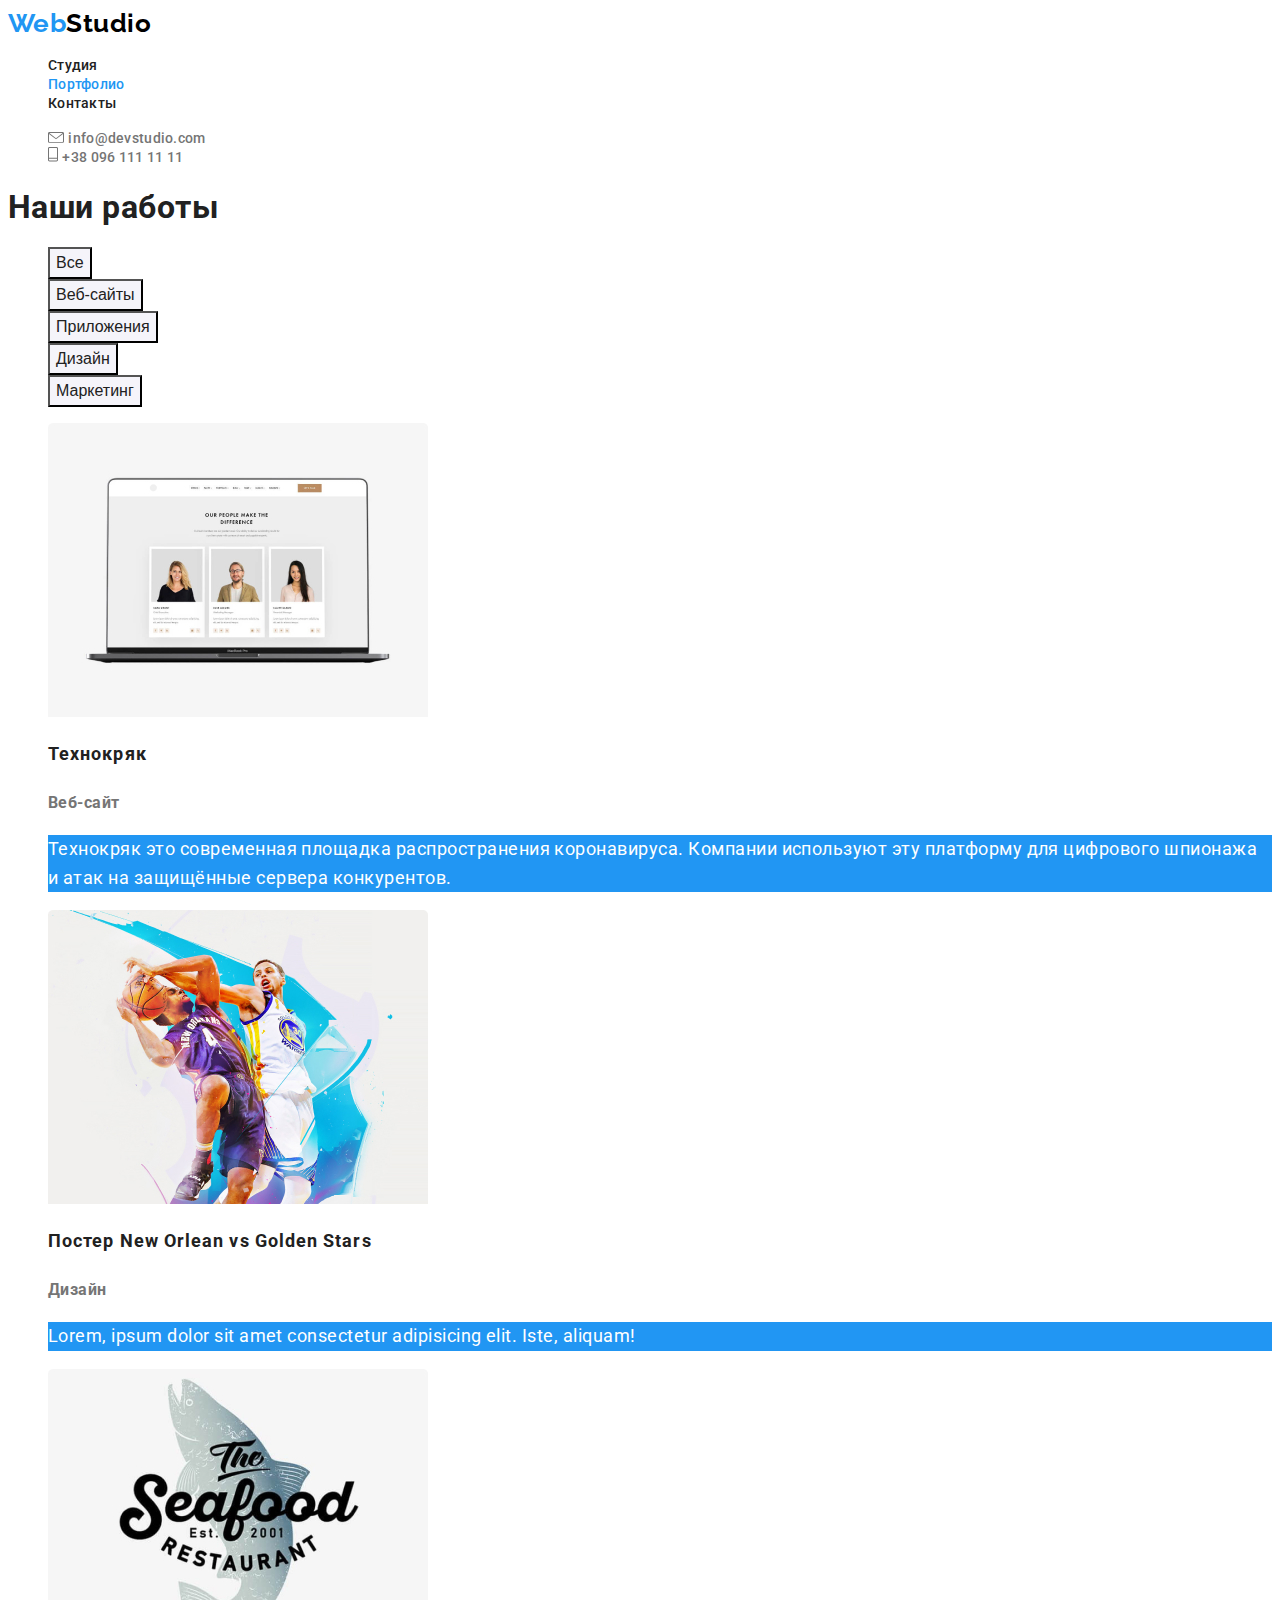
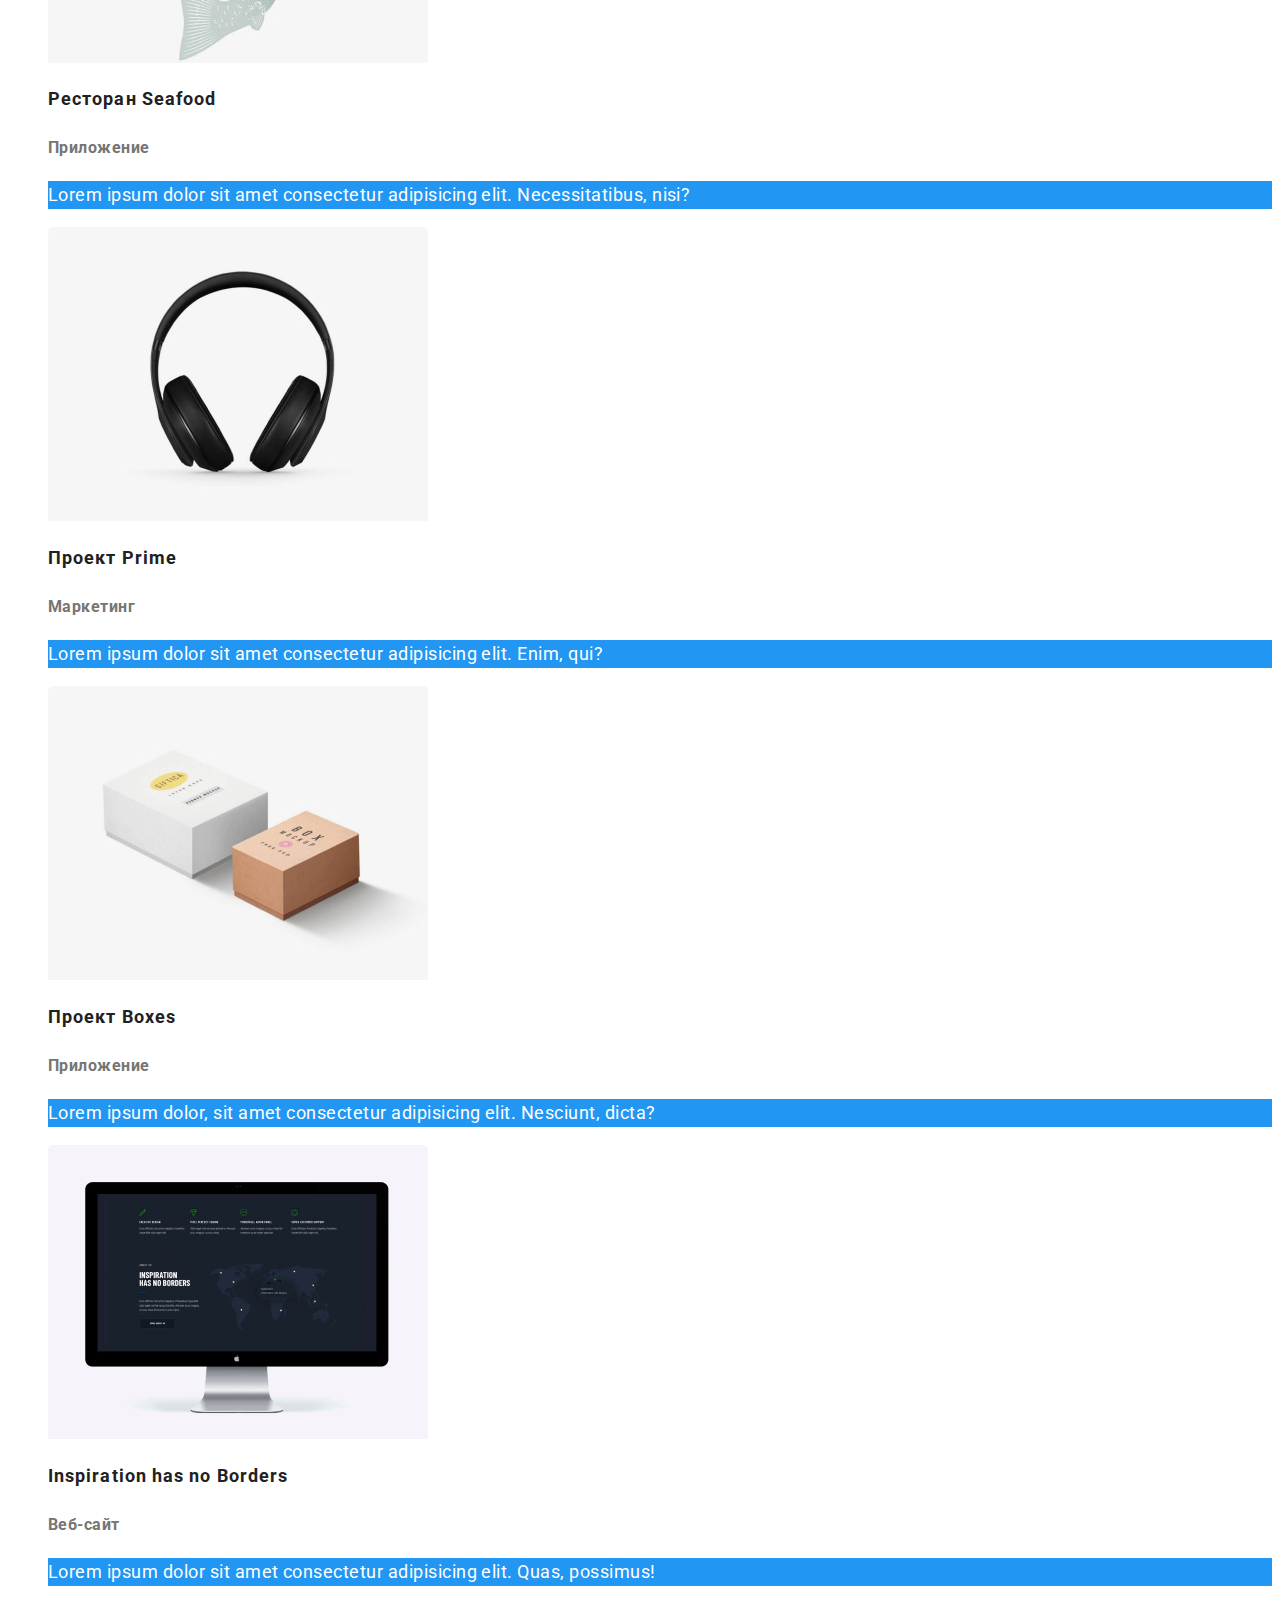
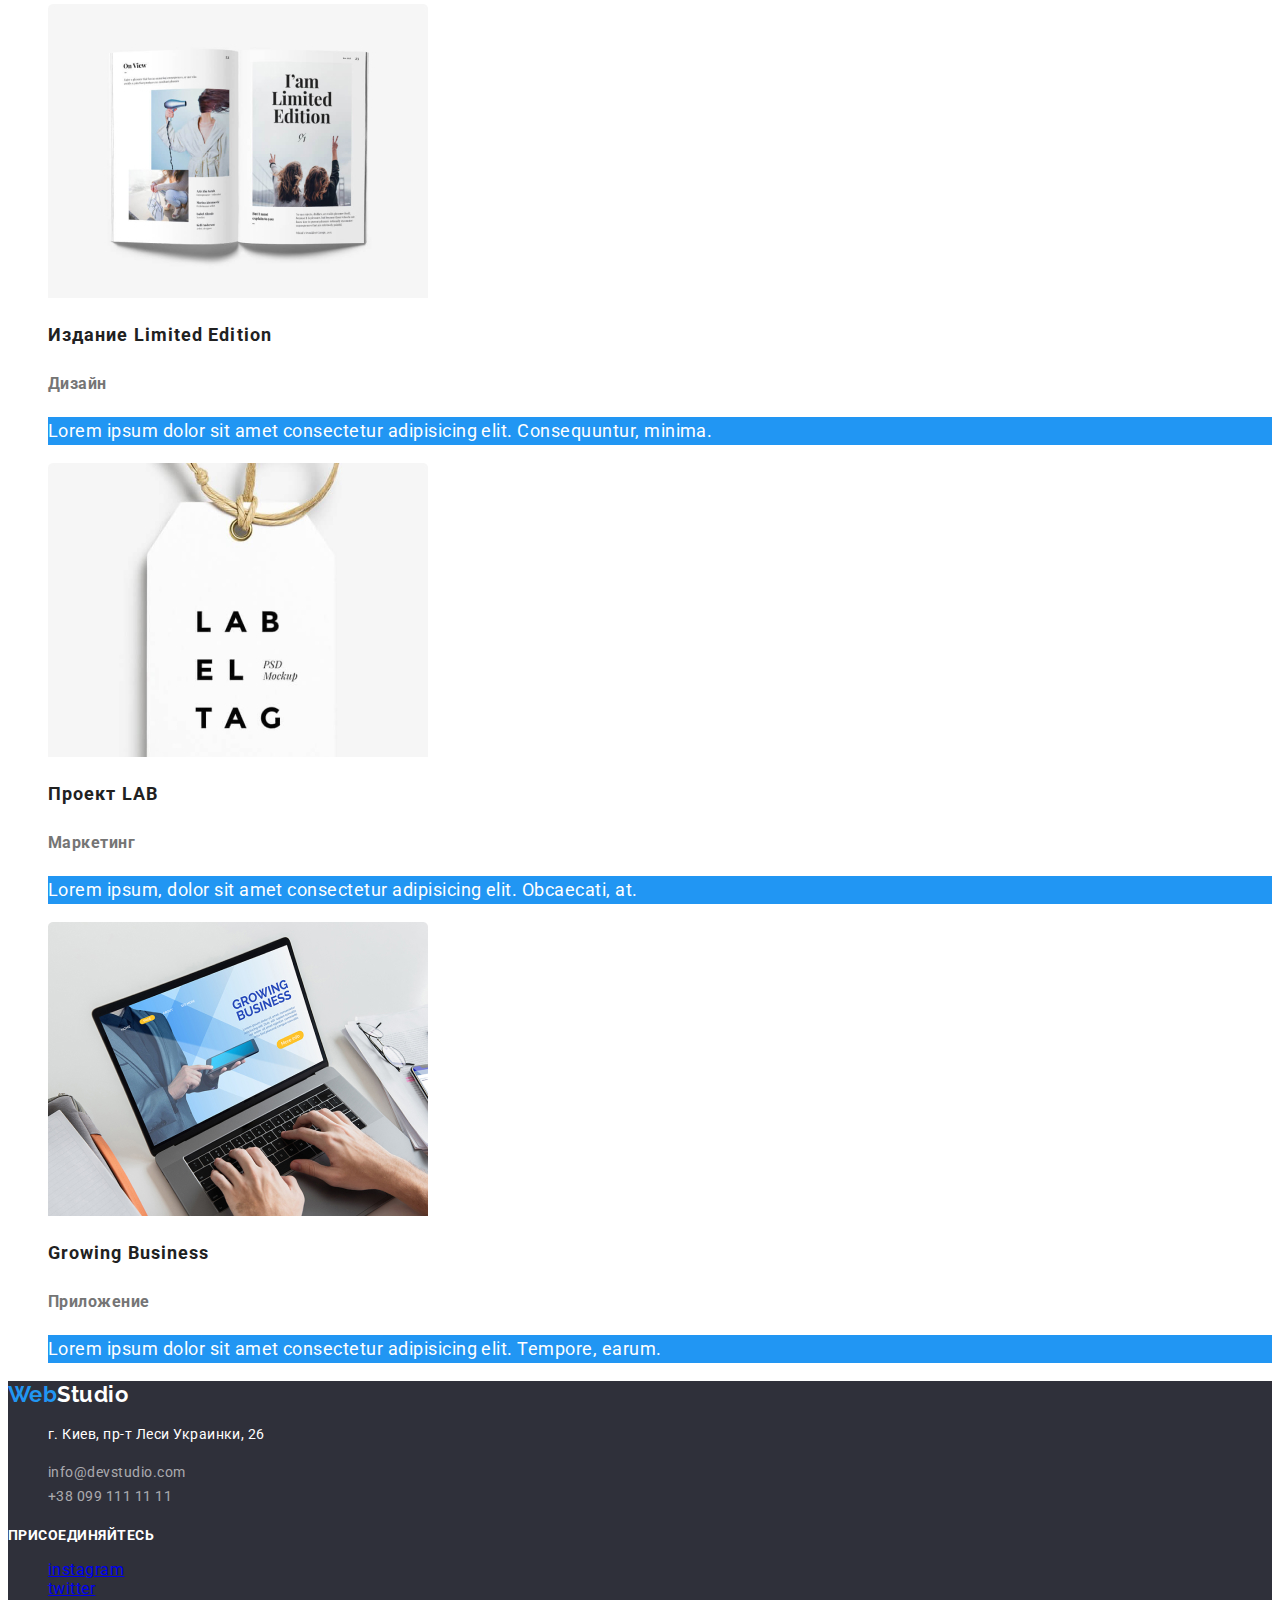
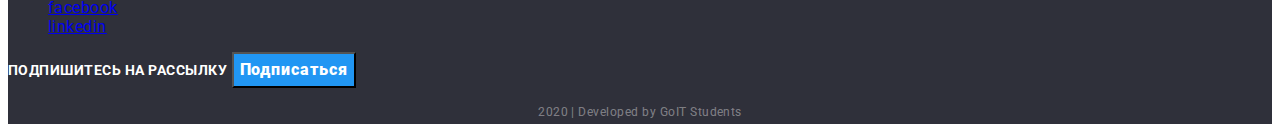
==== portfolio.html @ 16fa5779 "добавил иконки компаний и соц сетей" ====
<!DOCTYPE html>
<html lang="en">
  <head>
    <meta charset="UTF-8" />
    <meta name="viewport" content="width=device-width, initial-scale=1.0" />
    <title>Document</title>
    <link
      href="https://fonts.googleapis.com/css2?family=Raleway:wght@700&family=Roboto:wght@400;500;700;900&display=swap"
      rel="stylesheet"
    />
    <link rel="stylesheet" href="./css/styles.css" />
  </head>
  <body>
    <!-- Шапка сайта -->
    <header>
      <nav>
        <a href="#" class="logo"><span>Web</span>Studio</a>
        <ul class="site-nav">
          <li><a href="./index.html" class="link">Студия</a></li>
          <li><a href="#" class="link current">Портфолио</a></li>
          <li><a href="#" class="link">Контакты</a></li>
        </ul>
      </nav>

      <ul class="auth-nav">
        <li>
          <img class="link" src="./images/envelope.svg" alt="лого для почты" />
          <a href="mailto:info@devstudio.com" class="link"
            >info@devstudio.com</a
          >
        </li>

        <li>
          <img src="./images/Vector.svg" alt="лого для телефона" />
          <a href="tel:380961111111" class="link">+38 096 111 11 11</a>
        </li>
      </ul>
    </header>
    <!-- кнопки -->
    <main>
      <section class="btn">
        <!-- Заголовок который уберется в дальнейшем-->
        <h1>Наши работы</h1>
        <ul>
          <li><button type="button" class="btn-type">Все</button></li>
          <li><button type="button" class="btn-type">Веб-сайты</button></li>
          <li><button type="button" class="btn-type">Приложения</button></li>
          <li><button type="button" class="btn-type">Дизайн</button></li>
          <li><button type="button" class="btn-type">Маркетинг</button></li>
        </ul>
        <!-- Блок карточки -->
        <ul>
          <li class="group">
            <a href="#" class="group-link">
              <img
                src="./images/img10.jpg"
                alt="картинка ноутбука"
                width="380"
                height="294"
              />
              <h2 class="group-title">Технокряк</h2>
              <p class="group-text-short">Веб-сайт</p>
              <p class="group-text">
                Технокряк это современная площадка распространения коронавируса.
                Компании используют эту платформу для цифрового шпионажа и атак
                на защищённые сервера конкурентов.
              </p>
            </a>
          </li>

          <li class="group">
            <a href="#" class="groop-link">
              <img
                src="./images/img11.jpg"
                alt="постер для баскетбола"
                width="380"
                height="294"
              />
              <h2 class="group-title">Постер New Orlean vs Golden Stars</h2>
              <p class="group-text-short">Дизайн</p>
              <p class="group-text">
                Lorem, ipsum dolor sit amet consectetur adipisicing elit. Iste,
                aliquam!
              </p>
            </a>
          </li>

          <li class="group">
            <a href="#" class="group-link">
              <img
                src="./images/img12.jpg"
                alt="вывеска для ресторана"
                width="380"
                height="294"
              />
              <h2 class="group-title">Ресторан Seafood</h2>
              <p class="group-text-short">Приложение</p>
              <p class="group-text">
                Lorem ipsum dolor sit amet consectetur adipisicing elit.
                Necessitatibus, nisi?
              </p>
            </a>
          </li>

          <li class="group">
            <a href="#" class="group-link">
              <img
                src="./images/img13.jpg"
                alt="Фото наушники"
                width="380"
                height="294"
              />
              <h2 class="group-title">Проект Prime</h2>
              <p class="group-text-short">Маркетинг</p>
              <p class="group-text">
                Lorem ipsum dolor sit amet consectetur adipisicing elit. Enim,
                qui?
              </p>
            </a>
          </li>

          <li class="group">
            <a href="#" class="group-link">
              <img
                src="./images/img14.jpg"
                alt="Картинка коробки"
                width="380"
                height="294"
              />
              <h2 class="group-title">Проект Boxes</h2>
              <p class="group-text-short">Приложение</p>
              <p class="group-text">
                Lorem ipsum dolor, sit amet consectetur adipisicing elit.
                Nesciunt, dicta?
              </p>
            </a>
          </li>

          <li class="group">
            <a href="#" class="group-link">
              <img
                src="./images/img15.jpg"
                alt="фото компьютера"
                width="380"
                height="294"
              />
              <h2 class="group-title">Inspiration has no Borders</h2>
              <p class="group-text-short">Веб-сайт</p>
              <p class="group-text">
                Lorem ipsum dolor sit amet consectetur adipisicing elit. Quas,
                possimus!
              </p>
            </a>
          </li>

          <li class="group">
            <a href="#" class="group-link">
              <img
                src="./images/img16.jpg"
                alt="книга"
                width="380"
                height="294"
              />
              <h2 class="group-title">Издание Limited Edition</h2>
              <p class="group-text-short">Дизайн</p>
              <p class="group-text">
                Lorem ipsum dolor sit amet consectetur adipisicing elit.
                Consequuntur, minima.
              </p>
            </a>
          </li>

          <li class="group">
            <a href="#" class="group-link">
              <img
                src="./images/img17.jpg"
                alt="рекламная бирка"
                width="380"
                height="294"
              />
              <h2 class="group-title">Проект LAB</h2>
              <p class="group-text-short">Маркетинг</p>
              <p class="group-text">
                Lorem ipsum, dolor sit amet consectetur adipisicing elit.
                Obcaecati, at.
              </p>
            </a>
          </li>

          <li class="group">
            <a href="#" class="group-link">
              <img
                src="./images/img18.jpg"
                alt="картинка ноутбук"
                width="380"
                height="294"
              />
              <h2 class="group-title">Growing Business</h2>
              <p class="group-text-short">Приложение</p>
              <p class="group-text">
                Lorem ipsum dolor sit amet consectetur adipisicing elit.
                Tempore, earum.
              </p>
            </a>
          </li>
        </ul>
      </section>
    </main>

    <!-- футер -->

    <footer>
      <div>
        <a href="#" class="second-logo"><span>Web</span>Studio</a>
        <address class="contacts">
          <ul>
            <li>
              <p class="contacts-text">г. Киев, пр-т Леси Украинки, 26</p>
            </li>
            <li>
              <a href="mailto:info@devstudio.com" class="contacts-link"
                >info@devstudio.com</a
              >
            </li>
            <li>
              <a href="tel:380991111111" class="contacts-link"
                >+38 099 111 11 11</a
              >
            </li>
          </ul>
        </address>
      </div>

      <div class="social">
        <b class="social-text">присоединяйтесь</b>
        <ul>
          <li>
            <a
              href="https://www.instagram.com/"
              aria-label="ссылка на инстаграм"
              >instagram</a
            >
          </li>
          <li>
            <a href="https://twitter.com/" aria-label="ссылка на твитер"
              >twitter</a
            >
          </li>
          <li>
            <a href="https://www.facebook.com/" aria-label="ссылка на фейсбук"
              >facebook</a
            >
          </li>
          <li>
            <a href="https://www.linkedin.com/" aria-label="ссылка на линкидин"
              >linkedin</a
            >
          </li>
        </ul>
      </div>
      <div>
        <b class="button-text">Подпишитесь на рассылку</b>
        <button class="button-second">Подписаться</button>
        <p class="author">2020 | Developed by GoIT Students</p>
      </div>
    </footer>
  </body>
</html>
---- css/styles.css ----
/* основной цвет #212121*/
/* вспомогательный цвет #757575 */
/* белый #FFFFFF */
/* акцент #2196F3 */
:root {
  --primary-text-color: #212121;
  --secondary-text-color: #757575;
  --accent-color: #2196f3;
  --primary-white-color: #ffffff;
}

body {
  background-color: #ffffff;
  color: var(--primary-text-color);
  font-family: Roboto, sans-serif;
  letter-spacing: 0.03em;
}
li {
  list-style: none;
}

/* логотип */

.logo {
  color: #000000;
  text-decoration: none;
  font-family: Raleway;
  font-weight: 700;
  font-size: 26px;
  line-height: 1.2;
}

.logo > span {
  color: var(--accent-color);
}
/* Навигация */

.site-nav .link {
  color: var(--primary-text-color);
  text-decoration: none;
  font-weight: 500;
  font-size: 14px;
  line-height: 1.14;
  letter-spacing: 0.02em;
}

.site-nav .link.current {
  color: var(--accent-color);
}

.site-nav .link:hover,
.site-nav .link:focus {
  color: var(--accent-color);
}

.auth-nav .link {
  color: var(--secondary-text-color);
  text-decoration: none;
  font-weight: 500;
  font-size: 14px;
  line-height: 1.14;
  letter-spacing: 0.02em;
}

.auth-nav .link:hover,
.auth-nav .link:focus {
  color: var(--accent-color);
}

/* hero */

.hero .hero-title {
  font-weight: 900;
  font-size: 44px;
  line-height: 1.36;
  text-align: center;
  letter-spacing: 0.06em;
  text-transform: uppercase;
}

.button {
  color: var(--primary-white-color);
  background-color: var(--accent-color);
  font-family: inherit;
  text-decoration: none;
  font-weight: 700;
  font-size: 16px;
  line-height: 1.87;
  letter-spacing: 0.06em;
}
/* section */

.section .section-title {
  font-weight: 700;
  font-size: 14px;
  line-height: 1.14;
  text-transform: uppercase;
}

.section .section-text {
  color: var(--secondary-text-color);
  font-size: 14px;
  line-height: 1.71;
}

/* карточки товара */

.exampls .exampls-title {
  font-weight: 700;
  font-size: 36px;
  line-height: 1.17;
  text-align: center;
}

.exampls .exampls-text {
  width: 380px;
  color: var(--primary-white-color);
  background: rgba(47, 48, 58, 0.8);
  font-weight: 700;
  font-size: 14px;
  line-height: 1.14;
  text-align: center;
}

/* карточки работников */

.team .team-title {
  font-weight: 700;
  font-size: 36px;
  line-height: 1.17;
  text-align: center;
}
.team .team-title-short {
  font-weight: 500;
  font-size: 16px;
  line-height: 1.19;
}

.team .team-text {
  color: var(--secondary-text-color);
  font-weight: 400;
  font-size: 16px;
  line-height: 1.19;
}

.clients .clients-title {
  font-weight: 700;
  font-size: 36px;
  line-height: 1.17;
  text-align: center;
}

/* футер */

footer {
  color: var(--primary-white-color);
  background-color: #2f303a;
}

.second-logo {
  color: var(--primary-white-color);
  text-decoration: none;
  font-family: Raleway;
  font-weight: 700;
  font-size: 22px;
  line-height: 1.2;
}

.second-logo > span {
  color: var(--accent-color);
}

.contacts .contacts-text {
  font-style: normal;
  font-weight: 400;
  font-size: 14px;
  line-height: 1.71;
}

.contacts .contacts-link {
  color: rgba(255, 255, 255, 0.6);
  font-style: normal;
  text-decoration: none;
  font-weight: 400;
  font-size: 14px;
  line-height: 1.71;
}
.social .social-text {
  font-weight: 700;
  font-size: 14px;
  line-height: 1.14;
  text-transform: uppercase;
}

.button-text {
  font-weight: 700;
  font-size: 14px;
  line-height: 1.14;
  text-transform: uppercase;
}

.button-second {
  color: var(--primary-white-color);
  background-color: var(--accent-color);
  font-family: inherit;
  font-weight: 900;
  font-size: 16px;
  line-height: 1.87;
  letter-spacing: 0.06em;
}

.author {
  color: rgba(255, 255, 255, 0.4);
  font-weight: normal;
  font-size: 12px;
  line-height: 2;
  text-align: center;
}

/* Страничка портфолио!!!! */

/* Кнопки */

.btn .btn-type {
  color: var(--primary-text-color);
  background: #f5f4fa;
  font-weight: 500;
  font-size: 16px;
  line-height: 1.62;
}

.btn .btn-type:hover,
.btn .btn-type:focus {
  color: var(--primary-white-color);
  background: var(--accent-color);
}

/* Карточки товаров */

.group a {
  text-decoration: none;
}

.group .group-title {
  color: var(--primary-text-color);
  font-weight: 700;
  font-size: 18px;
  line-height: 2;
  letter-spacing: 0.06em;
}

.group .group-text-short {
  color: var(--secondary-text-color);
  font-weight: 700;
  font-size: 16px;
  line-height: 1.87;
}

.group .group-text {
  color: var(--primary-white-color);
  background: var(--accent-color);
  font-weight: 400;
  font-size: 18px;
  line-height: 1.56;
}
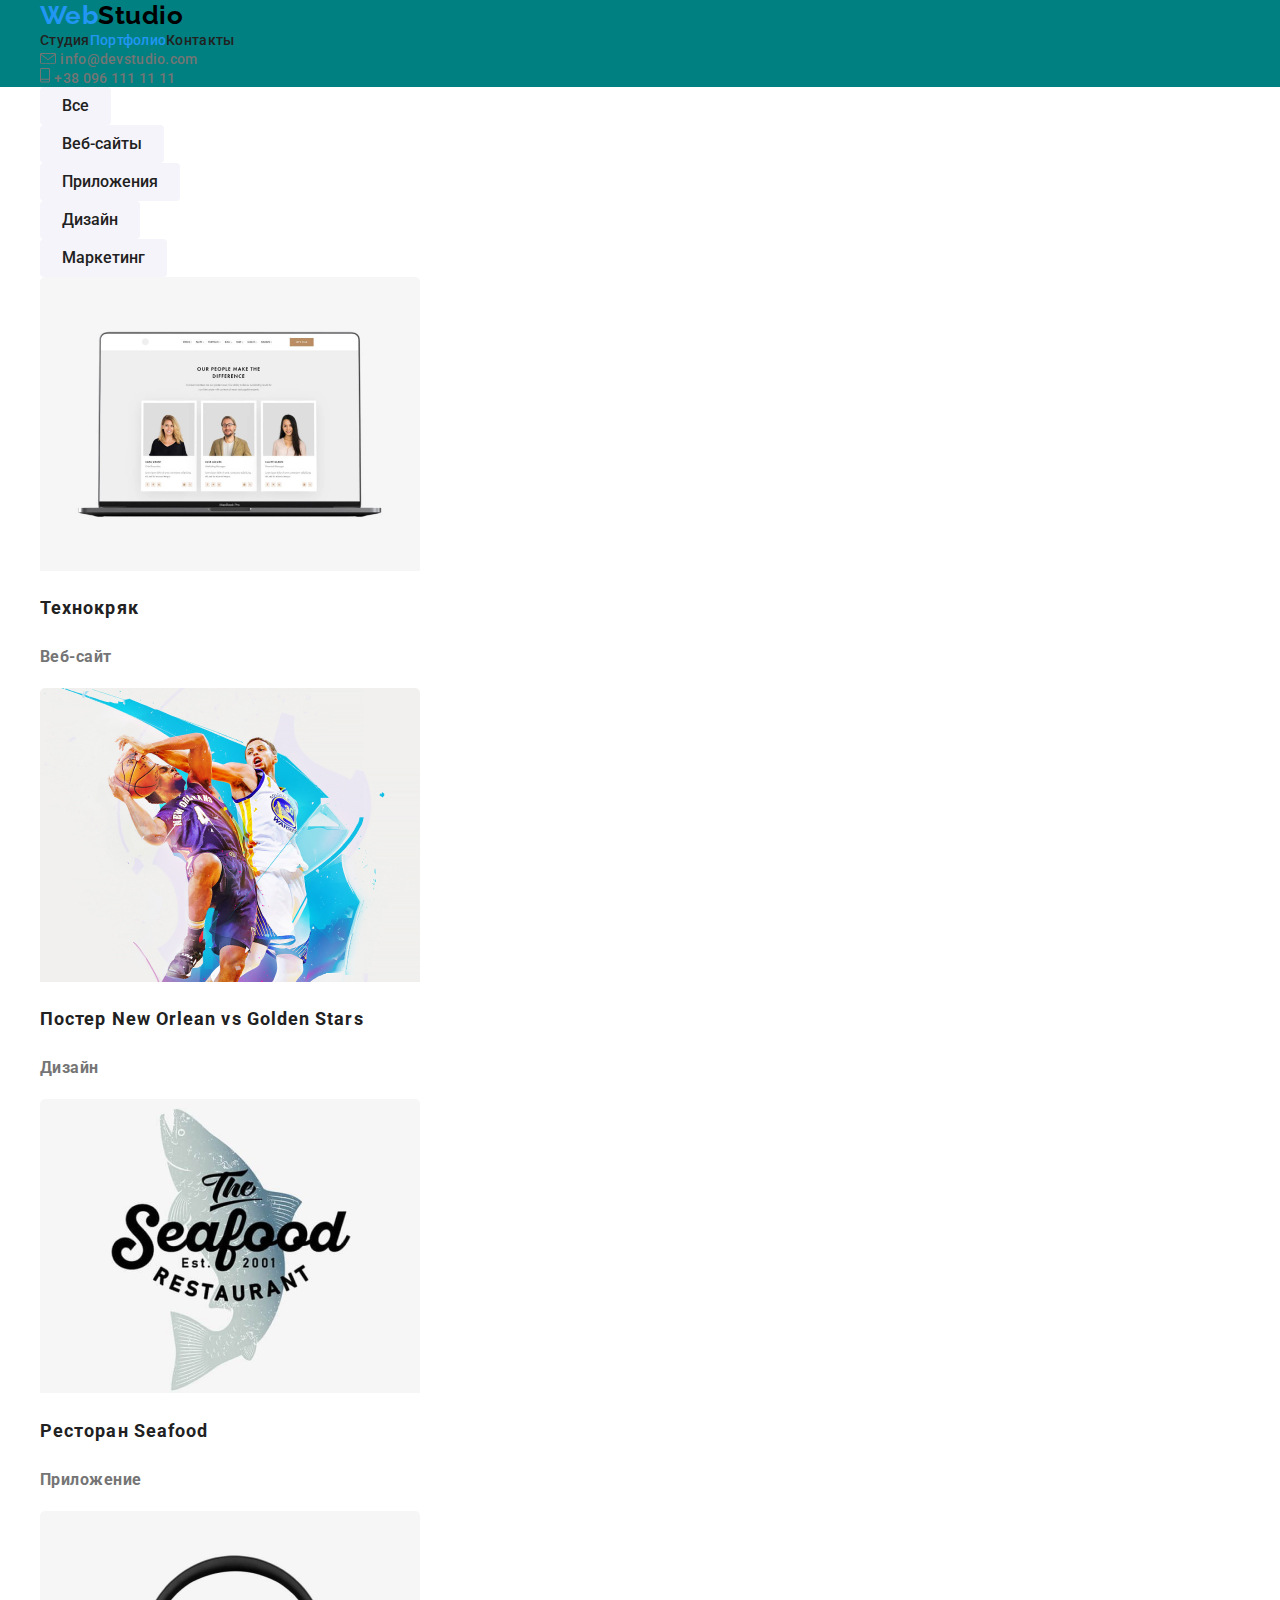
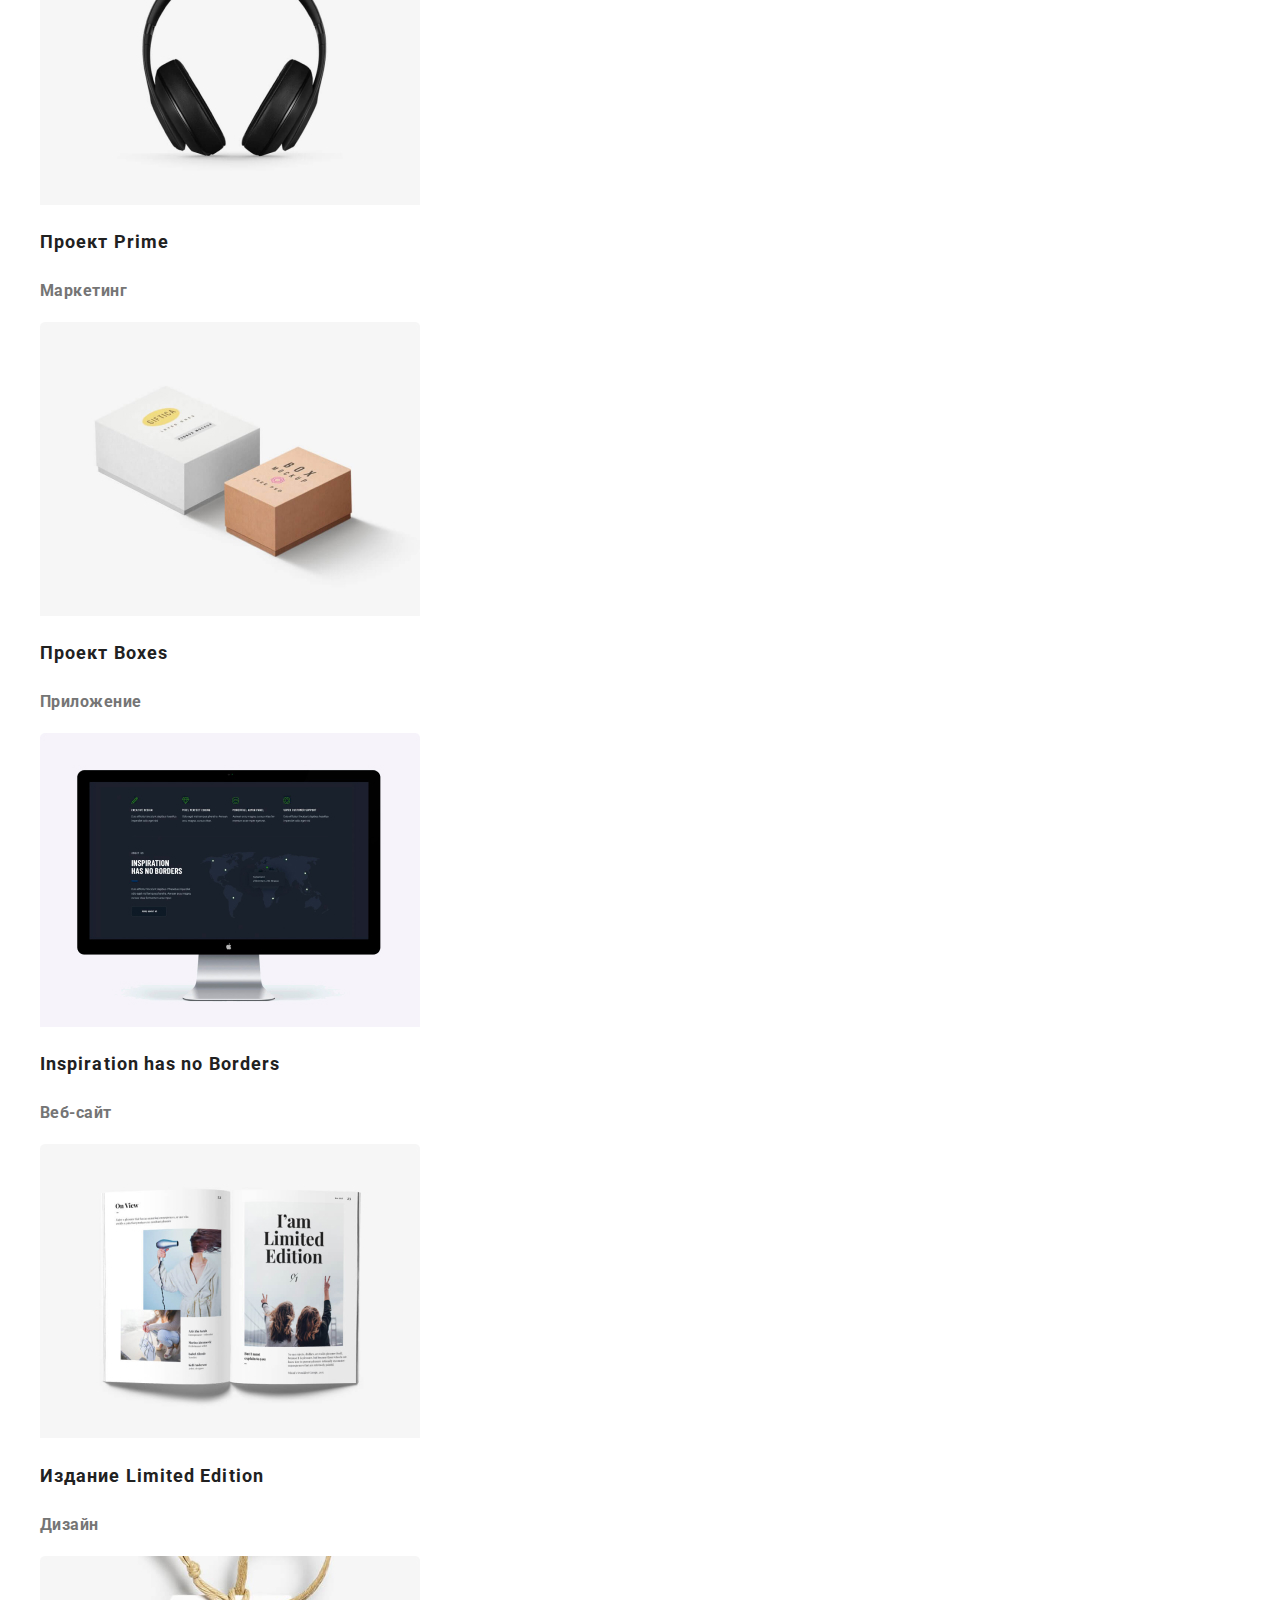
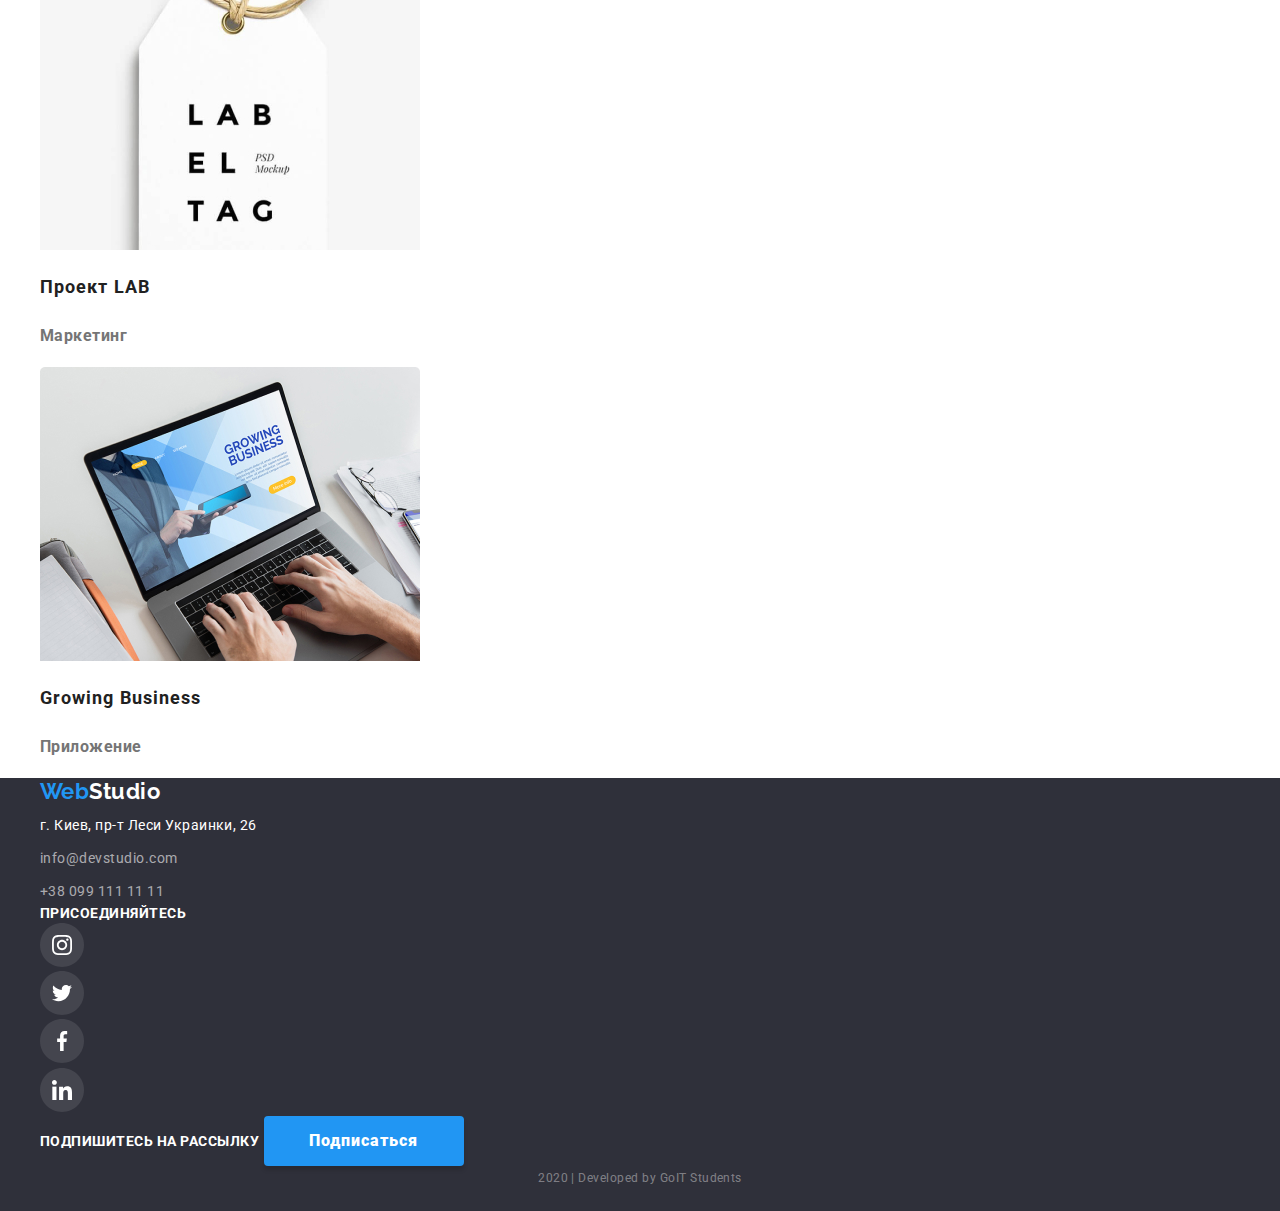
==== commit 5dcdee49: "Добавил вертикальные отступы" ====
--- a/portfolio.html
+++ b/portfolio.html
@@ -8,212 +8,222 @@
       href="https://fonts.googleapis.com/css2?family=Raleway:wght@700&family=Roboto:wght@400;500;700;900&display=swap"
       rel="stylesheet"
     />
+    <link
+      rel="stylesheet"
+      href="https://cdnjs.cloudflare.com/ajax/libs/modern-normalize/0.6.0/modern-normalize.min.css"
+    />
     <link rel="stylesheet" href="./css/styles.css" />
   </head>
   <body>
     <!-- Шапка сайта -->
-    <header>
-      <nav>
-        <a href="#" class="logo"><span>Web</span>Studio</a>
-        <ul class="site-nav">
-          <li><a href="./index.html" class="link">Студия</a></li>
-          <li><a href="#" class="link current">Портфолио</a></li>
-          <li><a href="#" class="link">Контакты</a></li>
+    <header class="page-header">
+      <div class="container">
+        <nav>
+          <a href="#" class="logo"><span>Web</span>Studio</a>
+          <ul class="site-nav list">
+            <li><a href="./index.html" class="link">Студия</a></li>
+            <li><a href="#" class="link current">Портфолио</a></li>
+            <li><a href="#" class="link">Контакты</a></li>
+          </ul>
+        </nav>
+      </div>
+
+      <div class="container">
+        <ul class="auth-nav list">
+          <li>
+            <img src="./images/envelope.svg" alt="лого для почты" />
+            <a href="mailto:info@devstudio.com" class="link"
+              >info@devstudio.com</a
+            >
+          </li>
+
+          <li>
+            <img src="./images/Vector.svg" alt="лого для телефона" />
+            <a href="tel:380961111111" class="link">+38 096 111 11 11</a>
+          </li>
         </ul>
-      </nav>
-
-      <ul class="auth-nav">
-        <li>
-          <img class="link" src="./images/envelope.svg" alt="лого для почты" />
-          <a href="mailto:info@devstudio.com" class="link"
-            >info@devstudio.com</a
-          >
-        </li>
-
-        <li>
-          <img src="./images/Vector.svg" alt="лого для телефона" />
-          <a href="tel:380961111111" class="link">+38 096 111 11 11</a>
-        </li>
-      </ul>
+      </div>
     </header>
     <!-- кнопки -->
     <main>
       <section class="btn">
         <!-- Заголовок который уберется в дальнейшем-->
-        <h1>Наши работы</h1>
-        <ul>
-          <li><button type="button" class="btn-type">Все</button></li>
-          <li><button type="button" class="btn-type">Веб-сайты</button></li>
-          <li><button type="button" class="btn-type">Приложения</button></li>
-          <li><button type="button" class="btn-type">Дизайн</button></li>
-          <li><button type="button" class="btn-type">Маркетинг</button></li>
-        </ul>
-        <!-- Блок карточки -->
-        <ul>
-          <li class="group">
-            <a href="#" class="group-link">
-              <img
-                src="./images/img10.jpg"
-                alt="картинка ноутбука"
-                width="380"
-                height="294"
-              />
-              <h2 class="group-title">Технокряк</h2>
-              <p class="group-text-short">Веб-сайт</p>
-              <p class="group-text">
-                Технокряк это современная площадка распространения коронавируса.
-                Компании используют эту платформу для цифрового шпионажа и атак
-                на защищённые сервера конкурентов.
-              </p>
-            </a>
-          </li>
-
-          <li class="group">
-            <a href="#" class="groop-link">
-              <img
-                src="./images/img11.jpg"
-                alt="постер для баскетбола"
-                width="380"
-                height="294"
-              />
-              <h2 class="group-title">Постер New Orlean vs Golden Stars</h2>
-              <p class="group-text-short">Дизайн</p>
-              <p class="group-text">
-                Lorem, ipsum dolor sit amet consectetur adipisicing elit. Iste,
-                aliquam!
-              </p>
-            </a>
-          </li>
-
-          <li class="group">
-            <a href="#" class="group-link">
-              <img
-                src="./images/img12.jpg"
-                alt="вывеска для ресторана"
-                width="380"
-                height="294"
-              />
-              <h2 class="group-title">Ресторан Seafood</h2>
-              <p class="group-text-short">Приложение</p>
-              <p class="group-text">
-                Lorem ipsum dolor sit amet consectetur adipisicing elit.
-                Necessitatibus, nisi?
-              </p>
-            </a>
-          </li>
-
-          <li class="group">
-            <a href="#" class="group-link">
-              <img
-                src="./images/img13.jpg"
-                alt="Фото наушники"
-                width="380"
-                height="294"
-              />
-              <h2 class="group-title">Проект Prime</h2>
-              <p class="group-text-short">Маркетинг</p>
-              <p class="group-text">
-                Lorem ipsum dolor sit amet consectetur adipisicing elit. Enim,
-                qui?
-              </p>
-            </a>
-          </li>
-
-          <li class="group">
-            <a href="#" class="group-link">
-              <img
-                src="./images/img14.jpg"
-                alt="Картинка коробки"
-                width="380"
-                height="294"
-              />
-              <h2 class="group-title">Проект Boxes</h2>
-              <p class="group-text-short">Приложение</p>
-              <p class="group-text">
-                Lorem ipsum dolor, sit amet consectetur adipisicing elit.
-                Nesciunt, dicta?
-              </p>
-            </a>
-          </li>
-
-          <li class="group">
-            <a href="#" class="group-link">
-              <img
-                src="./images/img15.jpg"
-                alt="фото компьютера"
-                width="380"
-                height="294"
-              />
-              <h2 class="group-title">Inspiration has no Borders</h2>
-              <p class="group-text-short">Веб-сайт</p>
-              <p class="group-text">
-                Lorem ipsum dolor sit amet consectetur adipisicing elit. Quas,
-                possimus!
-              </p>
-            </a>
-          </li>
-
-          <li class="group">
-            <a href="#" class="group-link">
-              <img
-                src="./images/img16.jpg"
-                alt="книга"
-                width="380"
-                height="294"
-              />
-              <h2 class="group-title">Издание Limited Edition</h2>
-              <p class="group-text-short">Дизайн</p>
-              <p class="group-text">
-                Lorem ipsum dolor sit amet consectetur adipisicing elit.
-                Consequuntur, minima.
-              </p>
-            </a>
-          </li>
-
-          <li class="group">
-            <a href="#" class="group-link">
-              <img
-                src="./images/img17.jpg"
-                alt="рекламная бирка"
-                width="380"
-                height="294"
-              />
-              <h2 class="group-title">Проект LAB</h2>
-              <p class="group-text-short">Маркетинг</p>
-              <p class="group-text">
-                Lorem ipsum, dolor sit amet consectetur adipisicing elit.
-                Obcaecati, at.
-              </p>
-            </a>
-          </li>
-
-          <li class="group">
-            <a href="#" class="group-link">
-              <img
-                src="./images/img18.jpg"
-                alt="картинка ноутбук"
-                width="380"
-                height="294"
-              />
-              <h2 class="group-title">Growing Business</h2>
-              <p class="group-text-short">Приложение</p>
-              <p class="group-text">
-                Lorem ipsum dolor sit amet consectetur adipisicing elit.
-                Tempore, earum.
-              </p>
-            </a>
-          </li>
-        </ul>
+        <div class="container">
+          <h1 class="btn-title">Наши работы</h1>
+          <ul class="list">
+            <li><button type="button" class="btn-type">Все</button></li>
+            <li><button type="button" class="btn-type">Веб-сайты</button></li>
+            <li><button type="button" class="btn-type">Приложения</button></li>
+            <li><button type="button" class="btn-type">Дизайн</button></li>
+            <li><button type="button" class="btn-type">Маркетинг</button></li>
+          </ul>
+          <!-- Блок карточки -->
+          <ul class="list">
+            <li class="group">
+              <a href="#" class="group-link">
+                <img
+                  src="./images/img10.jpg"
+                  alt="картинка ноутбука"
+                  width="380"
+                  height="294"
+                />
+                <h2 class="group-title">Технокряк</h2>
+                <p class="group-text-short">Веб-сайт</p>
+                <!-- <p class="group-text">
+                          Технокряк это современная площадка распространения коронавируса.
+                          Компании используют эту платформу для цифрового шпионажа и атак
+                          на защищённые сервера конкурентов.
+                        </p> -->
+              </a>
+            </li>
+
+            <li class="group">
+              <a href="#" class="groop-link">
+                <img
+                  src="./images/img11.jpg"
+                  alt="постер для баскетбола"
+                  width="380"
+                  height="294"
+                />
+                <h2 class="group-title">Постер New Orlean vs Golden Stars</h2>
+                <p class="group-text-short">Дизайн</p>
+                <!-- <p class="group-text">
+                          Lorem, ipsum dolor sit amet consectetur adipisicing elit. Iste,
+                          aliquam!
+                        </p> -->
+              </a>
+            </li>
+
+            <li class="group">
+              <a href="#" class="group-link">
+                <img
+                  src="./images/img12.jpg"
+                  alt="вывеска для ресторана"
+                  width="380"
+                  height="294"
+                />
+                <h2 class="group-title">Ресторан Seafood</h2>
+                <p class="group-text-short">Приложение</p>
+                <!-- <p class="group-text">
+                          Lorem ipsum dolor sit amet consectetur adipisicing elit.
+                          Necessitatibus, nisi?
+                        </p> -->
+              </a>
+            </li>
+
+            <li class="group">
+              <a href="#" class="group-link">
+                <img
+                  src="./images/img13.jpg"
+                  alt="Фото наушники"
+                  width="380"
+                  height="294"
+                />
+                <h2 class="group-title">Проект Prime</h2>
+                <p class="group-text-short">Маркетинг</p>
+                <!-- <p class="group-text">
+                          Lorem ipsum dolor sit amet consectetur adipisicing elit. Enim,
+                          qui?
+                        </p> -->
+              </a>
+            </li>
+
+            <li class="group">
+              <a href="#" class="group-link">
+                <img
+                  src="./images/img14.jpg"
+                  alt="Картинка коробки"
+                  width="380"
+                  height="294"
+                />
+                <h2 class="group-title">Проект Boxes</h2>
+                <p class="group-text-short">Приложение</p>
+                <!-- <p class="group-text">
+                          Lorem ipsum dolor, sit amet consectetur adipisicing elit.
+                          Nesciunt, dicta?
+                        </p> -->
+              </a>
+            </li>
+
+            <li class="group">
+              <a href="#" class="group-link">
+                <img
+                  src="./images/img15.jpg"
+                  alt="фото компьютера"
+                  width="380"
+                  height="294"
+                />
+                <h2 class="group-title">Inspiration has no Borders</h2>
+                <p class="group-text-short">Веб-сайт</p>
+                <!-- <p class="group-text">
+                          Lorem ipsum dolor sit amet consectetur adipisicing elit. Quas,
+                          possimus!
+                        </p> -->
+              </a>
+            </li>
+
+            <li class="group">
+              <a href="#" class="group-link">
+                <img
+                  src="./images/img16.jpg"
+                  alt="книга"
+                  width="380"
+                  height="294"
+                />
+                <h2 class="group-title">Издание Limited Edition</h2>
+                <p class="group-text-short">Дизайн</p>
+                <!-- <p class="group-text">
+                          Lorem ipsum dolor sit amet consectetur adipisicing elit.
+                          Consequuntur, minima.
+                        </p> -->
+              </a>
+            </li>
+
+            <li class="group">
+              <a href="#" class="group-link">
+                <img
+                  src="./images/img17.jpg"
+                  alt="рекламная бирка"
+                  width="380"
+                  height="294"
+                />
+                <h2 class="group-title">Проект LAB</h2>
+                <p class="group-text-short">Маркетинг</p>
+                <!-- <p class="group-text">
+                          Lorem ipsum, dolor sit amet consectetur adipisicing elit.
+                          Obcaecati, at.
+                        </p> -->
+              </a>
+            </li>
+
+            <li class="group">
+              <a href="#" class="group-link">
+                <img
+                  src="./images/img18.jpg"
+                  alt="картинка ноутбук"
+                  width="380"
+                  height="294"
+                />
+                <h2 class="group-title">Growing Business</h2>
+                <p class="group-text-short">Приложение</p>
+                <!-- <p class="group-text">
+                          Lorem ipsum dolor sit amet consectetur adipisicing elit.
+                          Tempore, earum.
+                        </p> -->
+              </a>
+            </li>
+          </ul>
+        </div>
       </section>
     </main>
 
     <!-- футер -->
 
     <footer>
-      <div>
+      <div class="container">
         <a href="#" class="second-logo"><span>Web</span>Studio</a>
         <address class="contacts">
-          <ul>
+          <ul class="list">
             <li>
               <p class="contacts-text">г. Киев, пр-т Леси Украинки, 26</p>
             </li>
@@ -223,44 +233,43 @@
               >
             </li>
             <li>
-              <a href="tel:380991111111" class="contacts-link"
-                >+38 099 111 11 11</a
-              >
+              <a href="tel:380991111111" class="tell-link">+38 099 111 11 11</a>
             </li>
           </ul>
         </address>
       </div>
 
-      <div class="social">
+      <div class="container">
         <b class="social-text">присоединяйтесь</b>
-        <ul>
+        <ul class="network list">
           <li>
             <a
               href="https://www.instagram.com/"
               aria-label="ссылка на инстаграм"
-              >instagram</a
             >
+              <img src="./images/Ellipse1.svg" alt="лого инстаграм" />
+            </a>
           </li>
           <li>
             <a href="https://twitter.com/" aria-label="ссылка на твитер"
-              >twitter</a
-            >
+              ><img src="./images/Ellipse2.svg" alt="лого твитер" />
+            </a>
           </li>
           <li>
             <a href="https://www.facebook.com/" aria-label="ссылка на фейсбук"
-              >facebook</a
-            >
+              ><img class="link" src="./images/Ellipse3.svg" alt="лого фейсбук"
+            /></a>
           </li>
           <li>
             <a href="https://www.linkedin.com/" aria-label="ссылка на линкидин"
-              >linkedin</a
-            >
+              ><img src="./images/Ellipse4.svg" alt="лого линкидин"
+            /></a>
           </li>
         </ul>
       </div>
-      <div>
+      <div class="container">
         <b class="button-text">Подпишитесь на рассылку</b>
-        <button class="button-second">Подписаться</button>
+        <button type="button" class="button-second">Подписаться</button>
         <p class="author">2020 | Developed by GoIT Students</p>
       </div>
     </footer>
--- a/css/styles.css
+++ b/css/styles.css
@@ -15,8 +15,23 @@
   font-family: Roboto, sans-serif;
   letter-spacing: 0.03em;
 }
-li {
+
+.page-header {
+  background-color: teal;
+}
+
+.container {
+  width: 1230px;
+  padding-left: 15px;
+  padding-right: 15px;
+  margin-left: auto;
+  margin-right: auto;
+}
+
+.list {
   list-style: none;
+  padding: 0;
+  margin: 0;
 }
 
 /* логотип */
@@ -35,6 +50,19 @@
 }
 /* Навигация */
 
+.site-nav {
+  display: flex;
+}
+
+.site-nav .item {
+  margin-right: 50px;
+  outline: 2px solid red;
+}
+
+.site-nav .item:last-child {
+  margin-right: 0;
+}
+
 .site-nav .link {
   color: var(--primary-text-color);
   text-decoration: none;
@@ -49,38 +77,48 @@
 }
 
 .site-nav .link:hover,
-.site-nav .link:focus {
-  color: var(--accent-color);
-}
-
-.auth-nav .link {
-  color: var(--secondary-text-color);
-  text-decoration: none;
-  font-weight: 500;
-  font-size: 14px;
-  line-height: 1.14;
-  letter-spacing: 0.02em;
-}
-
+.site-nav .link:focus,
 .auth-nav .link:hover,
 .auth-nav .link:focus {
   color: var(--accent-color);
 }
 
+.auth-nav .link {
+  color: var(--secondary-text-color);
+  text-decoration: none;
+  font-weight: 500;
+  font-size: 14px;
+  line-height: 1.14;
+  letter-spacing: 0.02em;
+}
+
 /* hero */
 
-.hero .hero-title {
+.hero {
+  text-align: center;
+}
+
+.hero-title {
+  /* width: 646px; */
+  margin-top: 200px;
+  margin-bottom: 46px;
   font-weight: 900;
   font-size: 44px;
   line-height: 1.36;
-  text-align: center;
   letter-spacing: 0.06em;
   text-transform: uppercase;
+  outline: 1px solid tomato;
 }
 
 .button {
+  display: inline-block;
+  min-width: 200px;
+  border-radius: 4px;
+  padding: 10px 32px;
+
   color: var(--primary-white-color);
   background-color: var(--accent-color);
+
   font-family: inherit;
   text-decoration: none;
   font-weight: 700;
@@ -90,14 +128,30 @@
 }
 /* section */
 
+.section {
+  padding-top: 94px;
+  padding-bottom: 94px;
+  outline: 2px solid black;
+}
+
+.hidden-title {
+  display: none;
+}
+
 .section .section-title {
   font-weight: 700;
   font-size: 14px;
   line-height: 1.14;
   text-transform: uppercase;
+  margin-top: 30px;
+  margin-bottom: 10px;
+
+  background-color: tomato;
 }
 
 .section .section-text {
+  margin-top: 0;
+  margin-bottom: 94px;
   color: var(--secondary-text-color);
   font-size: 14px;
   line-height: 1.71;
@@ -105,14 +159,25 @@
 
 /* карточки товара */
 
-.exampls .exampls-title {
+/* .exampls { */
+/* outline: 2px solid green; */
+/* } */
+
+.exampls-title {
+  margin-top: 0;
+  margin-bottom: 50px;
+
   font-weight: 700;
   font-size: 36px;
   line-height: 1.17;
   text-align: center;
-}
-
-.exampls .exampls-text {
+  background-color: tomato;
+}
+
+.exampls-text {
+  margin-top: 0;
+  margin-bottom: 0;
+  padding: 27px 0px 27px 0px;
   width: 380px;
   color: var(--primary-white-color);
   background: rgba(47, 48, 58, 0.8);
@@ -122,13 +187,26 @@
   text-align: center;
 }
 
+.img {
+  display: block;
+}
+
 /* карточки работников */
 
+.team {
+  padding-top: 94px;
+  padding-bottom: 94px;
+  background: #f5f4fa;
+}
+
 .team .team-title {
+  margin-top: 0;
+  margin-bottom: 0;
   font-weight: 700;
   font-size: 36px;
   line-height: 1.17;
   text-align: center;
+  background-color: red;
 }
 .team .team-title-short {
   font-weight: 500;
@@ -143,11 +221,19 @@
   line-height: 1.19;
 }
 
+.clients {
+  padding-top: 94px;
+  padding-bottom: 94px;
+}
+
 .clients .clients-title {
+  margin-top: 0;
+  margin-bottom: 50px;
   font-weight: 700;
   font-size: 36px;
   line-height: 1.17;
   text-align: center;
+  background-color: tomato;
 }
 
 /* футер */
@@ -158,12 +244,15 @@
 }
 
 .second-logo {
+  display: inline-block;
+  margin-bottom: 10px;
   color: var(--primary-white-color);
   text-decoration: none;
   font-family: Raleway;
   font-weight: 700;
   font-size: 22px;
   line-height: 1.2;
+  /* background-color: tomato; */
 }
 
 .second-logo > span {
@@ -171,6 +260,9 @@
 }
 
 .contacts .contacts-text {
+  display: inline-block;
+  margin-top: 0;
+  margin-bottom: 9px;
   font-style: normal;
   font-weight: 400;
   font-size: 14px;
@@ -178,6 +270,8 @@
 }
 
 .contacts .contacts-link {
+  display: inline-block;
+  margin-bottom: 9px;
   color: rgba(255, 255, 255, 0.6);
   font-style: normal;
   text-decoration: none;
@@ -185,7 +279,19 @@
   font-size: 14px;
   line-height: 1.71;
 }
-.social .social-text {
+
+.contacts .tell-link {
+  display: inline-block;
+  /* margin-bottom: 9px; */
+  color: rgba(255, 255, 255, 0.6);
+  font-style: normal;
+  text-decoration: none;
+  font-weight: 400;
+  font-size: 14px;
+  line-height: 1.71;
+}
+
+.social-text {
   font-weight: 700;
   font-size: 14px;
   line-height: 1.14;
@@ -200,8 +306,15 @@
 }
 
 .button-second {
+  display: inline-block;
+  min-width: 200px;
+  border-radius: 4px;
+  padding: 10px 45px;
+  border: 0px;
+
   color: var(--primary-white-color);
   background-color: var(--accent-color);
+  box-shadow: 0px 4px 4px rgba(0, 0, 0, 0.15);
   font-family: inherit;
   font-weight: 900;
   font-size: 16px;
@@ -210,6 +323,9 @@
 }
 
 .author {
+  margin-top: 0;
+  margin-bottom: 0;
+  padding-bottom: 21px;
   color: rgba(255, 255, 255, 0.4);
   font-weight: normal;
   font-size: 12px;
@@ -221,7 +337,15 @@
 
 /* Кнопки */
 
+.btn .btn-title {
+  display: none;
+}
+
 .btn .btn-type {
+  text-align: center;
+  padding: 6px 22px;
+  border: none;
+  border-radius: 4px;
   color: var(--primary-text-color);
   background: #f5f4fa;
   font-weight: 500;
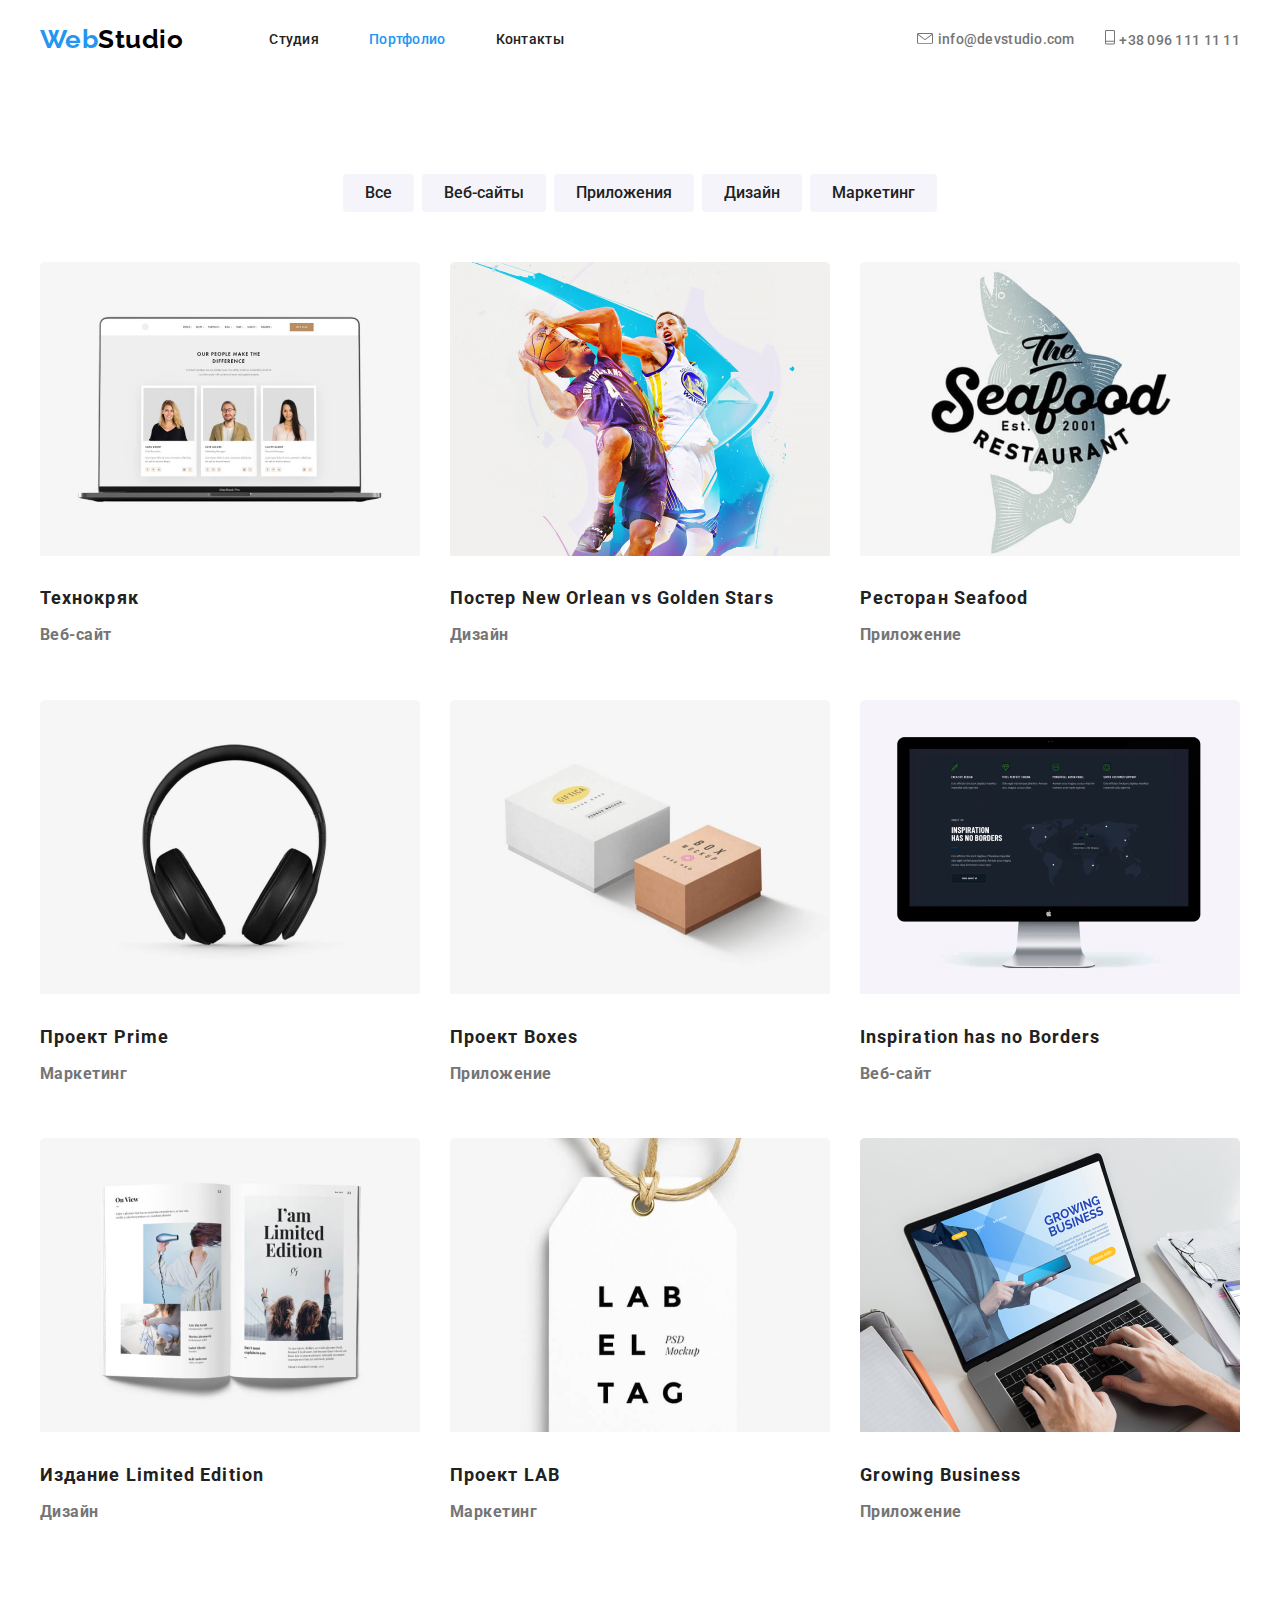
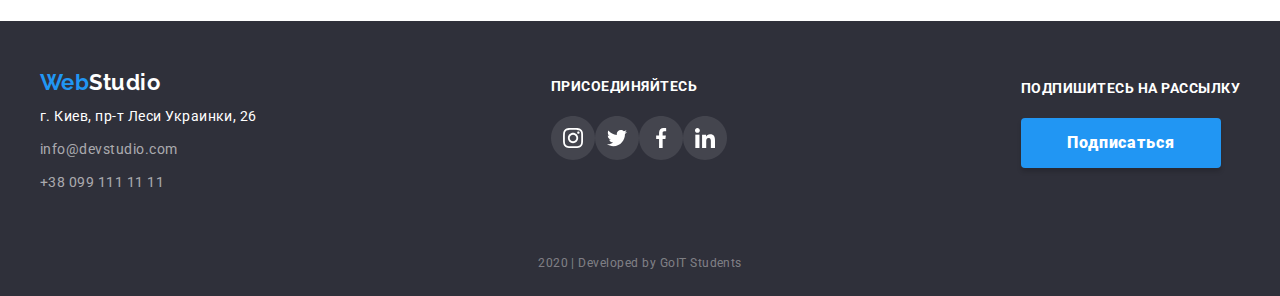
==== commit ec7a1df4: "Добавил флекс-боксы" ====
--- a/portfolio.html
+++ b/portfolio.html
@@ -16,50 +16,74 @@
   </head>
   <body>
     <!-- Шапка сайта -->
-    <header class="page-header">
-      <div class="container">
+    <header>
+      <div class="page-header container">
         <nav>
-          <a href="#" class="logo"><span>Web</span>Studio</a>
-          <ul class="site-nav list">
-            <li><a href="./index.html" class="link">Студия</a></li>
-            <li><a href="#" class="link current">Портфолио</a></li>
-            <li><a href="#" class="link">Контакты</a></li>
+          <div class="main-nav">
+            <div class="logo">
+              <a href="./index.html" class="logo"><span>Web</span>Studio</a>
+            </div>
+            <div class="site-nav">
+              <ul class="site-nav list">
+                <li class="item">
+                  <a href="./index.html" class="link">Студия</a>
+                </li>
+                <li class="item">
+                  <a href="#" class="link current">Портфолио</a>
+                </li>
+                <li class="item"><a href="#" class="link">Контакты</a></li>
+              </ul>
+            </div>
+          </div>
+        </nav>
+
+        <div class="contacts">
+          <ul class="auth-nav list">
+            <li class="item">
+              <img src="./images/envelope.svg" alt="лого для почты" />
+              <a href="mailto:info@devstudio.com" class="link"
+                >info@devstudio.com</a
+              >
+            </li>
+            <li class="item">
+              <img src="./images/Vector.svg" alt="лого для телефона" />
+              <a href="tel:380961111111" class="link">+38 096 111 11 11</a>
+            </li>
           </ul>
-        </nav>
-      </div>
-
-      <div class="container">
-        <ul class="auth-nav list">
-          <li>
-            <img src="./images/envelope.svg" alt="лого для почты" />
-            <a href="mailto:info@devstudio.com" class="link"
-              >info@devstudio.com</a
-            >
-          </li>
-
-          <li>
-            <img src="./images/Vector.svg" alt="лого для телефона" />
-            <a href="tel:380961111111" class="link">+38 096 111 11 11</a>
-          </li>
-        </ul>
+        </div>
       </div>
     </header>
+
     <!-- кнопки -->
     <main>
       <section class="btn">
         <!-- Заголовок который уберется в дальнейшем-->
-        <div class="container">
+        <div class="container menu">
           <h1 class="btn-title">Наши работы</h1>
-          <ul class="list">
-            <li><button type="button" class="btn-type">Все</button></li>
-            <li><button type="button" class="btn-type">Веб-сайты</button></li>
-            <li><button type="button" class="btn-type">Приложения</button></li>
-            <li><button type="button" class="btn-type">Дизайн</button></li>
-            <li><button type="button" class="btn-type">Маркетинг</button></li>
-          </ul>
+          <div class="filtr">
+            <ul class="list filtr">
+              <li class="item">
+                <button type="button" class="btn-type">Все</button>
+              </li>
+              <li class="item">
+                <button type="button" class="btn-type">Веб-сайты</button>
+              </li>
+              <li class="item">
+                <button type="button" class="btn-type">Приложения</button>
+              </li>
+              <li class="item">
+                <button type="button" class="btn-type">Дизайн</button>
+              </li>
+              <li class="item">
+                <button type="button" class="btn-type">Маркетинг</button>
+              </li>
+            </ul>
+          </div>
+
           <!-- Блок карточки -->
-          <ul class="list">
-            <li class="group">
+
+          <ul class="list cards">
+            <li class="group item">
               <a href="#" class="group-link">
                 <img
                   src="./images/img10.jpg"
@@ -77,7 +101,7 @@
               </a>
             </li>
 
-            <li class="group">
+            <li class="group item">
               <a href="#" class="groop-link">
                 <img
                   src="./images/img11.jpg"
@@ -94,7 +118,7 @@
               </a>
             </li>
 
-            <li class="group">
+            <li class="group item">
               <a href="#" class="group-link">
                 <img
                   src="./images/img12.jpg"
@@ -111,7 +135,7 @@
               </a>
             </li>
 
-            <li class="group">
+            <li class="group item">
               <a href="#" class="group-link">
                 <img
                   src="./images/img13.jpg"
@@ -128,7 +152,7 @@
               </a>
             </li>
 
-            <li class="group">
+            <li class="group item">
               <a href="#" class="group-link">
                 <img
                   src="./images/img14.jpg"
@@ -145,7 +169,7 @@
               </a>
             </li>
 
-            <li class="group">
+            <li class="group item">
               <a href="#" class="group-link">
                 <img
                   src="./images/img15.jpg"
@@ -162,7 +186,7 @@
               </a>
             </li>
 
-            <li class="group">
+            <li class="group item">
               <a href="#" class="group-link">
                 <img
                   src="./images/img16.jpg"
@@ -179,7 +203,7 @@
               </a>
             </li>
 
-            <li class="group">
+            <li class="group item">
               <a href="#" class="group-link">
                 <img
                   src="./images/img17.jpg"
@@ -196,7 +220,7 @@
               </a>
             </li>
 
-            <li class="group">
+            <li class="group item">
               <a href="#" class="group-link">
                 <img
                   src="./images/img18.jpg"
@@ -220,56 +244,71 @@
     <!-- футер -->
 
     <footer>
-      <div class="container">
-        <a href="#" class="second-logo"><span>Web</span>Studio</a>
-        <address class="contacts">
-          <ul class="list">
+      <div class="box-text container">
+        <div class="box-adres">
+          <div class="logo-title">
+            <a href="./index.html" class="second-logo"
+              ><span>Web</span>Studio</a
+            >
+          </div>
+          <address class="contacts">
+            <ul class="list">
+              <li>
+                <p class="contacts-text">г. Киев, пр-т Леси Украинки, 26</p>
+              </li>
+              <li>
+                <a href="mailto:info@devstudio.com" class="contacts-link"
+                  >info@devstudio.com</a
+                >
+              </li>
+              <li>
+                <a href="tel:380991111111" class="tell-link"
+                  >+38 099 111 11 11</a
+                >
+              </li>
+            </ul>
+          </address>
+        </div>
+
+        <div class="box social">
+          <b class="social-text">присоединяйтесь</b>
+          <ul class="network list">
             <li>
-              <p class="contacts-text">г. Киев, пр-т Леси Украинки, 26</p>
+              <a
+                href="https://www.instagram.com/"
+                aria-label="ссылка на инстаграм"
+              >
+                <img src="./images/Ellipse1.svg" alt="лого инстаграм" />
+              </a>
             </li>
             <li>
-              <a href="mailto:info@devstudio.com" class="contacts-link"
-                >info@devstudio.com</a
-              >
+              <a href="https://twitter.com/" aria-label="ссылка на твитер"
+                ><img src="./images/Ellipse2.svg" alt="лого твитер" />
+              </a>
             </li>
             <li>
-              <a href="tel:380991111111" class="tell-link">+38 099 111 11 11</a>
+              <a href="https://www.facebook.com/" aria-label="ссылка на фейсбук"
+                ><img
+                  class="link"
+                  src="./images/Ellipse3.svg"
+                  alt="лого фейсбук"
+              /></a>
+            </li>
+            <li>
+              <a
+                href="https://www.linkedin.com/"
+                aria-label="ссылка на линкидин"
+                ><img src="./images/Ellipse4.svg" alt="лого линкидин"
+              /></a>
             </li>
           </ul>
-        </address>
+        </div>
+        <div class="box">
+          <b class="button-text">Подпишитесь на рассылку</b>
+          <button type="button" class="button-second">Подписаться</button>
+        </div>
       </div>
-
-      <div class="container">
-        <b class="social-text">присоединяйтесь</b>
-        <ul class="network list">
-          <li>
-            <a
-              href="https://www.instagram.com/"
-              aria-label="ссылка на инстаграм"
-            >
-              <img src="./images/Ellipse1.svg" alt="лого инстаграм" />
-            </a>
-          </li>
-          <li>
-            <a href="https://twitter.com/" aria-label="ссылка на твитер"
-              ><img src="./images/Ellipse2.svg" alt="лого твитер" />
-            </a>
-          </li>
-          <li>
-            <a href="https://www.facebook.com/" aria-label="ссылка на фейсбук"
-              ><img class="link" src="./images/Ellipse3.svg" alt="лого фейсбук"
-            /></a>
-          </li>
-          <li>
-            <a href="https://www.linkedin.com/" aria-label="ссылка на линкидин"
-              ><img src="./images/Ellipse4.svg" alt="лого линкидин"
-            /></a>
-          </li>
-        </ul>
-      </div>
-      <div class="container">
-        <b class="button-text">Подпишитесь на рассылку</b>
-        <button type="button" class="button-second">Подписаться</button>
+      <div class="container copyrite">
         <p class="author">2020 | Developed by GoIT Students</p>
       </div>
     </footer>
--- a/css/styles.css
+++ b/css/styles.css
@@ -16,16 +16,12 @@
   letter-spacing: 0.03em;
 }
 
-.page-header {
-  background-color: teal;
-}
-
 .container {
   width: 1230px;
+  margin-left: auto;
+  margin-right: auto;
   padding-left: 15px;
   padding-right: 15px;
-  margin-left: auto;
-  margin-right: auto;
 }
 
 .list {
@@ -48,15 +44,34 @@
 .logo > span {
   color: var(--accent-color);
 }
+
 /* Навигация */
 
-.site-nav {
-  display: flex;
+.page-header {
+  display: flex;
+  align-items: center;
+}
+
+.main-nav {
+  display: flex;
+  align-items: center;
+}
+
+.contacts {
+  margin-left: auto;
+}
+
+.site-nav,
+.auth-nav {
+  display: flex;
+}
+
+.site-nav.list {
+  margin-left: 86px;
 }
 
 .site-nav .item {
   margin-right: 50px;
-  outline: 2px solid red;
 }
 
 .site-nav .item:last-child {
@@ -64,6 +79,9 @@
 }
 
 .site-nav .link {
+  display: block;
+  padding-top: 32px;
+  padding-bottom: 32px;
   color: var(--primary-text-color);
   text-decoration: none;
   font-weight: 500;
@@ -83,6 +101,10 @@
   color: var(--accent-color);
 }
 
+.auth-nav .item + .item {
+  margin-left: 30px;
+}
+
 .auth-nav .link {
   color: var(--secondary-text-color);
   text-decoration: none;
@@ -99,15 +121,13 @@
 }
 
 .hero-title {
-  /* width: 646px; */
-  margin-top: 200px;
+  margin-top: 0;
   margin-bottom: 46px;
   font-weight: 900;
   font-size: 44px;
   line-height: 1.36;
   letter-spacing: 0.06em;
   text-transform: uppercase;
-  outline: 1px solid tomato;
 }
 
 .button {
@@ -131,7 +151,6 @@
 .section {
   padding-top: 94px;
   padding-bottom: 94px;
-  outline: 2px solid black;
 }
 
 .hidden-title {
@@ -145,8 +164,6 @@
   text-transform: uppercase;
   margin-top: 30px;
   margin-bottom: 10px;
-
-  background-color: tomato;
 }
 
 .section .section-text {
@@ -157,11 +174,23 @@
   line-height: 1.71;
 }
 
+.list.information {
+  display: flex;
+}
+
+.section .item {
+  margin-right: 30px;
+}
+
+.section .item:last-child {
+  margin-right: 0;
+}
+
 /* карточки товара */
 
-/* .exampls { */
-/* outline: 2px solid green; */
-/* } */
+.list.works {
+  display: flex;
+}
 
 .exampls-title {
   margin-top: 0;
@@ -171,7 +200,6 @@
   font-size: 36px;
   line-height: 1.17;
   text-align: center;
-  background-color: tomato;
 }
 
 .exampls-text {
@@ -192,6 +220,25 @@
 }
 
 /* карточки работников */
+
+.list.workers {
+  display: flex;
+  text-align: center;
+}
+
+.team .item {
+  margin-right: 30px;
+}
+
+.team .item:last-child {
+  margin-right: 0;
+}
+
+.list .social {
+  display: flex;
+  margin-bottom: 37px;
+  justify-content: center;
+}
 
 .team {
   padding-top: 94px;
@@ -201,20 +248,23 @@
 
 .team .team-title {
   margin-top: 0;
-  margin-bottom: 0;
+  margin-bottom: 50px;
   font-weight: 700;
   font-size: 36px;
   line-height: 1.17;
   text-align: center;
-  background-color: red;
 }
 .team .team-title-short {
+  margin-top: 30px;
+  margin-bottom: 0;
   font-weight: 500;
   font-size: 16px;
   line-height: 1.19;
 }
 
 .team .team-text {
+  margin-top: 10px;
+  margin-bottom: 16px;
   color: var(--secondary-text-color);
   font-weight: 400;
   font-size: 16px;
@@ -233,7 +283,18 @@
   font-size: 36px;
   line-height: 1.17;
   text-align: center;
-  background-color: tomato;
+}
+
+.list.company {
+  display: flex;
+}
+
+.clients .item {
+  margin-right: 30px;
+}
+
+.clients .item:last-child {
+  margin-right: 0;
 }
 
 /* футер */
@@ -252,11 +313,40 @@
   font-weight: 700;
   font-size: 22px;
   line-height: 1.2;
-  /* background-color: tomato; */
+}
+
+.box-adres {
+  padding-top: 48px;
+  padding-bottom: 28px;
+}
+
+.network.list {
+  display: flex;
+}
+
+.box.social {
+  padding: 56px 0px;
+}
+
+.social-text {
+  display: block;
+  margin-bottom: 21px;
+}
+.box {
+  padding-top: 56px;
+  padding-bottom: 50px;
+}
+.button-text {
+  margin-bottom: 21px;
 }
 
 .second-logo > span {
   color: var(--accent-color);
+}
+.box-text {
+  display: flex;
+  align-items: center;
+  justify-content: space-between;
 }
 
 .contacts .contacts-text {
@@ -282,7 +372,6 @@
 
 .contacts .tell-link {
   display: inline-block;
-  /* margin-bottom: 9px; */
   color: rgba(255, 255, 255, 0.6);
   font-style: normal;
   text-decoration: none;
@@ -299,6 +388,7 @@
 }
 
 .button-text {
+  display: block;
   font-weight: 700;
   font-size: 14px;
   line-height: 1.14;
@@ -321,11 +411,14 @@
   line-height: 1.87;
   letter-spacing: 0.06em;
 }
+.container.copyrite {
+  padding-top: 28px;
+  padding-bottom: 21px;
+}
 
 .author {
-  margin-top: 0;
   margin-bottom: 0;
-  padding-bottom: 21px;
+  margin-top: 0;
   color: rgba(255, 255, 255, 0.4);
   font-weight: normal;
   font-size: 12px;
@@ -336,6 +429,22 @@
 /* Страничка портфолио!!!! */
 
 /* Кнопки */
+
+.list.filtr {
+  display: flex;
+  justify-content: center;
+}
+
+.filtr .item {
+  margin-right: 8px;
+}
+.filtr .item:last-child {
+  margin-right: 0;
+}
+.container.menu {
+  padding-top: 94px;
+  padding-bottom: 94px;
+}
 
 .btn .btn-title {
   display: none;
@@ -361,11 +470,32 @@
 
 /* Карточки товаров */
 
+.list.cards {
+  display: flex;
+  flex-wrap: wrap;
+  margin-top: 50px;
+}
+
 .group a {
   text-decoration: none;
 }
 
+.group.item {
+  margin-right: 30px;
+  margin-top: 50px;
+}
+
+.group.item:nth-child(-n + 3) {
+  margin-top: 0;
+}
+
+.group.item:nth-child(3n) {
+  margin-right: 0;
+}
+
 .group .group-title {
+  margin-top: 20px;
+  margin-bottom: 0;
   color: var(--primary-text-color);
   font-weight: 700;
   font-size: 18px;
@@ -374,6 +504,8 @@
 }
 
 .group .group-text-short {
+  margin-top: 4px;
+  margin-bottom: 0;
   color: var(--secondary-text-color);
   font-weight: 700;
   font-size: 16px;
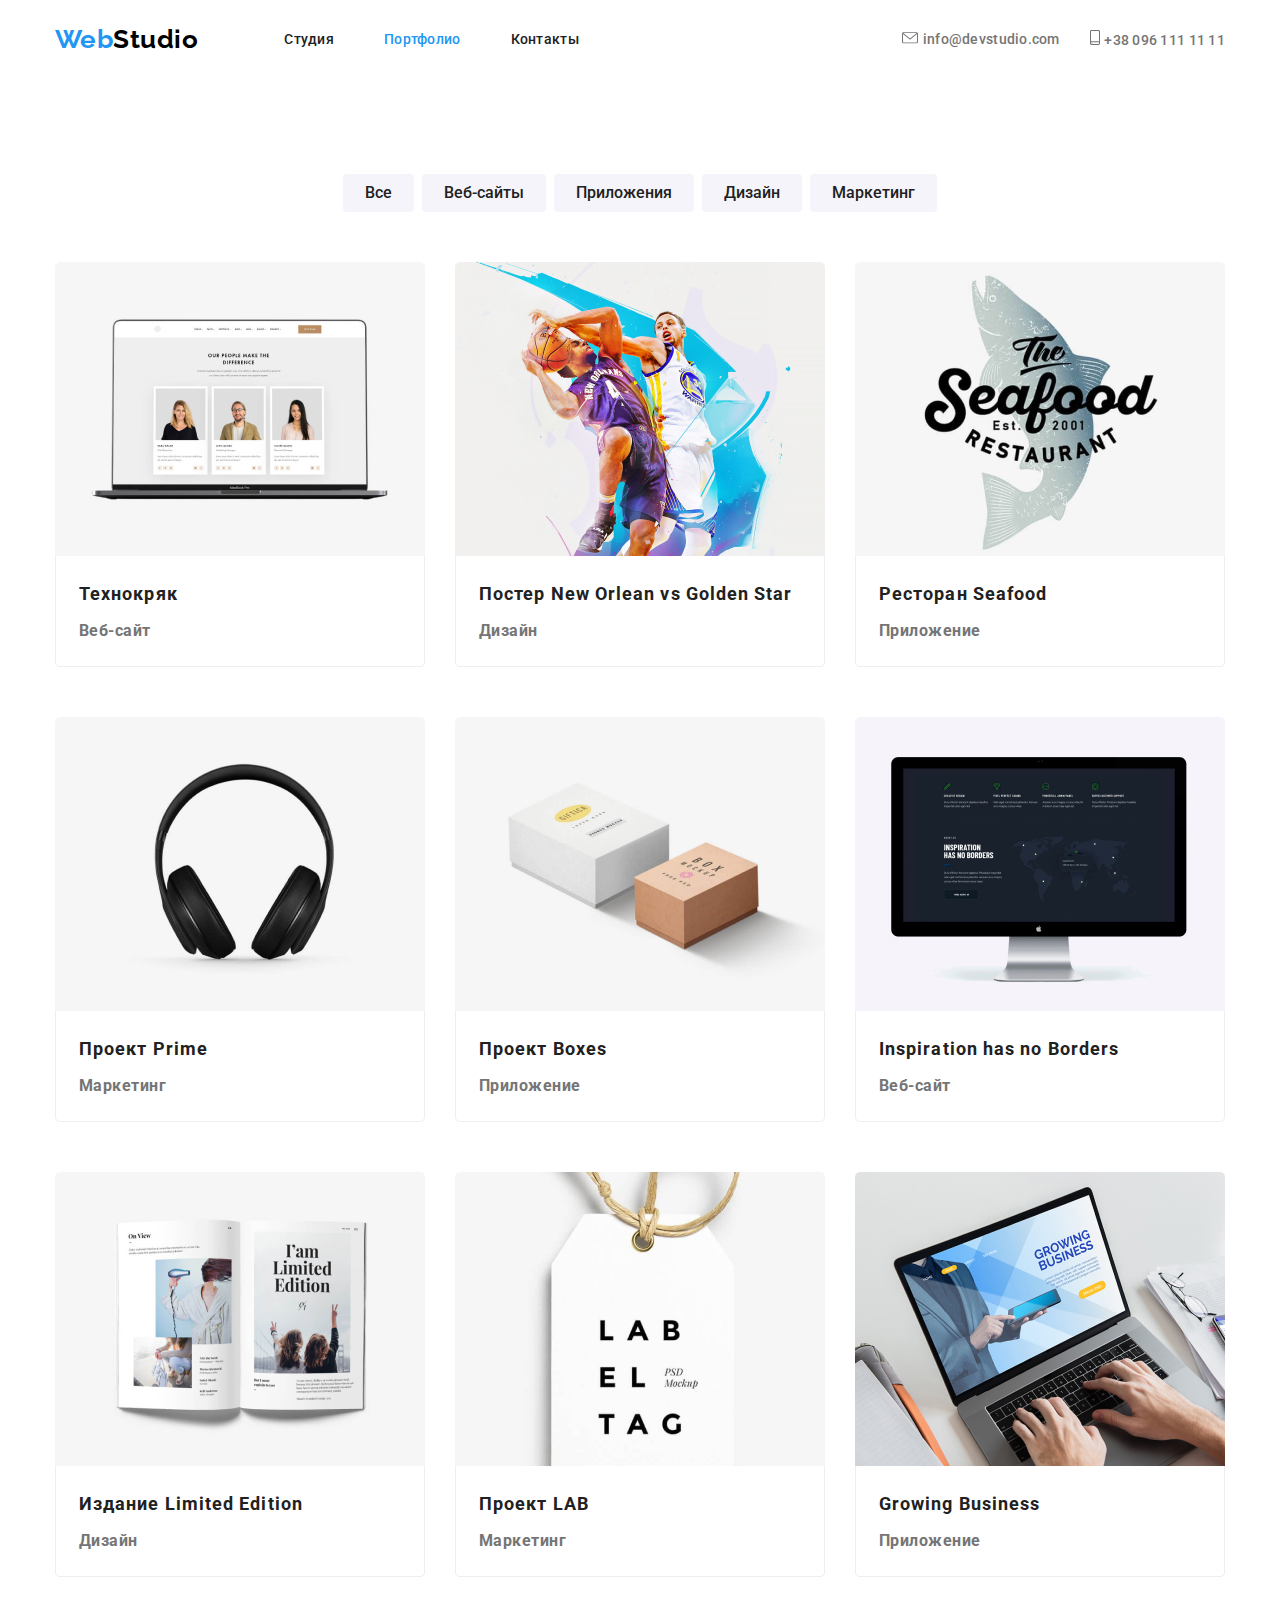
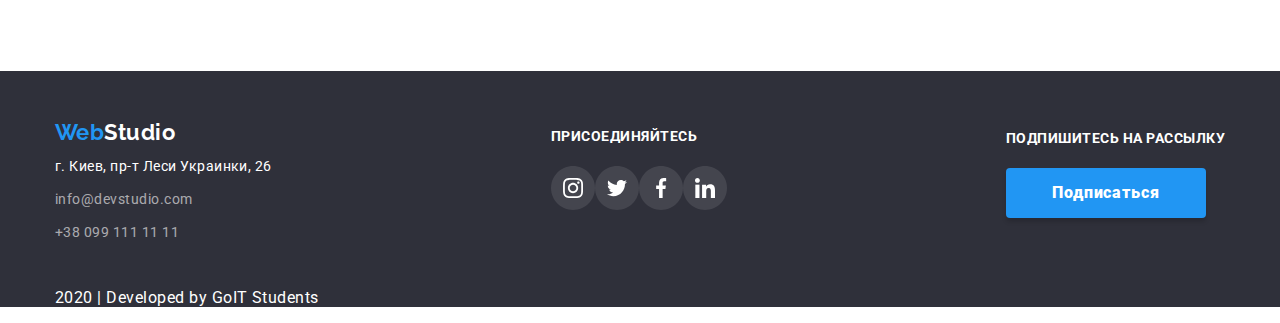
==== commit 0627796f: "изменил ширину подложки" ====
--- a/portfolio.html
+++ b/portfolio.html
@@ -14,6 +14,7 @@
     />
     <link rel="stylesheet" href="./css/styles.css" />
   </head>
+
   <body>
     <!-- Шапка сайта -->
     <header>
@@ -46,7 +47,7 @@
               >
             </li>
             <li class="item">
-              <img src="./images/Vector.svg" alt="лого для телефона" />
+              <img src="./images/smartphone.svg" alt="лого для телефона" />
               <a href="tel:380961111111" class="link">+38 096 111 11 11</a>
             </li>
           </ul>
@@ -84,156 +85,185 @@
 
           <ul class="list cards">
             <li class="group item">
-              <a href="#" class="group-link">
-                <img
-                  src="./images/img10.jpg"
-                  alt="картинка ноутбука"
-                  width="380"
-                  height="294"
-                />
-                <h2 class="group-title">Технокряк</h2>
-                <p class="group-text-short">Веб-сайт</p>
-                <!-- <p class="group-text">
-                          Технокряк это современная площадка распространения коронавируса.
-                          Компании используют эту платформу для цифрового шпионажа и атак
-                          на защищённые сервера конкурентов.
-                        </p> -->
-              </a>
+              <div class="card">
+                <a href="#" class="group-link">
+                  <img
+                    class="card-images"
+                    src="./images/img-1.jpg"
+                    alt="картинка ноутбука"
+                    width="370"
+                    height="294"
+                  />
+                  <div class="card-content">
+                    <h2 class="group-title">Технокряк</h2>
+                    <p class="group-text-short">Веб-сайт</p>
+                    <!-- <p class="group-text">
+                                                          Технокряк это современная площадка распространения коронавируса.
+                                                          Компании используют эту платформу для цифрового шпионажа и атак
+                                                          на защищённые сервера конкурентов.
+                                                        </p> -->
+                  </div>
+                </a>
+              </div>
             </li>
 
             <li class="group item">
               <a href="#" class="groop-link">
                 <img
-                  src="./images/img11.jpg"
+                  class="card-images"
+                  src="./images/img-2.jpg"
                   alt="постер для баскетбола"
-                  width="380"
-                  height="294"
-                />
-                <h2 class="group-title">Постер New Orlean vs Golden Stars</h2>
-                <p class="group-text-short">Дизайн</p>
-                <!-- <p class="group-text">
-                          Lorem, ipsum dolor sit amet consectetur adipisicing elit. Iste,
-                          aliquam!
-                        </p> -->
-              </a>
-            </li>
-
-            <li class="group item">
-              <a href="#" class="group-link">
-                <img
-                  src="./images/img12.jpg"
+                  width="370"
+                  height="294"
+                />
+                <div class="card-content">
+                  <h2 class="group-title">Постер New Orlean vs Golden Star</h2>
+                  <p class="group-text-short">Дизайн</p>
+                  <!-- <p class="group-text">
+                                          Lorem, ipsum dolor sit amet consectetur adipisicing elit. Iste,
+                                          aliquam!
+                                        </p> -->
+                </div>
+              </a>
+            </li>
+
+            <li class="group item">
+              <a href="#" class="group-link">
+                <img
+                  class="card-images"
+                  src="./images/img-3.jpg"
                   alt="вывеска для ресторана"
-                  width="380"
-                  height="294"
-                />
-                <h2 class="group-title">Ресторан Seafood</h2>
-                <p class="group-text-short">Приложение</p>
-                <!-- <p class="group-text">
-                          Lorem ipsum dolor sit amet consectetur adipisicing elit.
-                          Necessitatibus, nisi?
-                        </p> -->
-              </a>
-            </li>
-
-            <li class="group item">
-              <a href="#" class="group-link">
-                <img
-                  src="./images/img13.jpg"
+                  width="370"
+                  height="294"
+                />
+                <div class="card-content">
+                  <h2 class="group-title">Ресторан Seafood</h2>
+                  <p class="group-text-short">Приложение</p>
+                  <!-- <p class="group-text">
+                                          Lorem ipsum dolor sit amet consectetur adipisicing elit.
+                                          Necessitatibus, nisi?
+                                        </p> -->
+                </div>
+              </a>
+            </li>
+
+            <li class="group item">
+              <a href="#" class="group-link">
+                <img
+                  class="card-images"
+                  src="./images/img-4.jpg"
                   alt="Фото наушники"
-                  width="380"
-                  height="294"
-                />
-                <h2 class="group-title">Проект Prime</h2>
-                <p class="group-text-short">Маркетинг</p>
-                <!-- <p class="group-text">
-                          Lorem ipsum dolor sit amet consectetur adipisicing elit. Enim,
-                          qui?
-                        </p> -->
-              </a>
-            </li>
-
-            <li class="group item">
-              <a href="#" class="group-link">
-                <img
-                  src="./images/img14.jpg"
+                  width="370"
+                  height="294"
+                />
+                <div class="card-content">
+                  <h2 class="group-title">Проект Prime</h2>
+                  <p class="group-text-short">Маркетинг</p>
+                  <!-- <p class="group-text">
+                                              Lorem ipsum dolor sit amet consectetur adipisicing elit. Enim,
+                                              qui?
+                                            </p> -->
+                </div>
+              </a>
+            </li>
+
+            <li class="group item">
+              <a href="#" class="group-link">
+                <img
+                  class="card-images"
+                  src="./images/img-5.jpg"
                   alt="Картинка коробки"
-                  width="380"
-                  height="294"
-                />
-                <h2 class="group-title">Проект Boxes</h2>
-                <p class="group-text-short">Приложение</p>
-                <!-- <p class="group-text">
-                          Lorem ipsum dolor, sit amet consectetur adipisicing elit.
-                          Nesciunt, dicta?
-                        </p> -->
-              </a>
-            </li>
-
-            <li class="group item">
-              <a href="#" class="group-link">
-                <img
-                  src="./images/img15.jpg"
+                  width="370"
+                  height="294"
+                />
+                <div class="card-content">
+                  <h2 class="group-title">Проект Boxes</h2>
+                  <p class="group-text-short">Приложение</p>
+                  <!-- <p class="group-text">
+                                              Lorem ipsum dolor, sit amet consectetur adipisicing elit.
+                                              Nesciunt, dicta?
+                                            </p> -->
+                </div>
+              </a>
+            </li>
+
+            <li class="group item">
+              <a href="#" class="group-link">
+                <img
+                  class="card-images"
+                  src="./images/img-6.jpg"
                   alt="фото компьютера"
-                  width="380"
-                  height="294"
-                />
-                <h2 class="group-title">Inspiration has no Borders</h2>
-                <p class="group-text-short">Веб-сайт</p>
-                <!-- <p class="group-text">
-                          Lorem ipsum dolor sit amet consectetur adipisicing elit. Quas,
-                          possimus!
-                        </p> -->
-              </a>
-            </li>
-
-            <li class="group item">
-              <a href="#" class="group-link">
-                <img
-                  src="./images/img16.jpg"
+                  width="370"
+                  height="294"
+                />
+                <div class="card-content">
+                  <h2 class="group-title">Inspiration has no Borders</h2>
+                  <p class="group-text-short">Веб-сайт</p>
+                  <!-- <p class="group-text">
+                                              Lorem ipsum dolor sit amet consectetur adipisicing elit. Quas,
+                                              possimus!
+                                            </p> -->
+                </div>
+              </a>
+            </li>
+
+            <li class="group item">
+              <a href="#" class="group-link">
+                <img
+                  class="card-images"
+                  src="./images/img-7.jpg"
                   alt="книга"
-                  width="380"
-                  height="294"
-                />
-                <h2 class="group-title">Издание Limited Edition</h2>
-                <p class="group-text-short">Дизайн</p>
-                <!-- <p class="group-text">
-                          Lorem ipsum dolor sit amet consectetur adipisicing elit.
-                          Consequuntur, minima.
-                        </p> -->
-              </a>
-            </li>
-
-            <li class="group item">
-              <a href="#" class="group-link">
-                <img
-                  src="./images/img17.jpg"
+                  width="370"
+                  height="294"
+                />
+                <div class="card-content">
+                  <h2 class="group-title">Издание Limited Edition</h2>
+                  <p class="group-text-short">Дизайн</p>
+                  <!-- <p class="group-text">
+                                              Lorem ipsum dolor sit amet consectetur adipisicing elit.
+                                              Consequuntur, minima.
+                                            </p> -->
+                </div>
+              </a>
+            </li>
+
+            <li class="group item">
+              <a href="#" class="group-link">
+                <img
+                  class="card-images"
+                  src="./images/img-8.jpg"
                   alt="рекламная бирка"
-                  width="380"
-                  height="294"
-                />
-                <h2 class="group-title">Проект LAB</h2>
-                <p class="group-text-short">Маркетинг</p>
-                <!-- <p class="group-text">
-                          Lorem ipsum, dolor sit amet consectetur adipisicing elit.
-                          Obcaecati, at.
-                        </p> -->
-              </a>
-            </li>
-
-            <li class="group item">
-              <a href="#" class="group-link">
-                <img
-                  src="./images/img18.jpg"
+                  width="370"
+                  height="294"
+                />
+                <div class="card-content">
+                  <h2 class="group-title">Проект LAB</h2>
+                  <p class="group-text-short">Маркетинг</p>
+                  <!-- <p class="group-text">
+                                              Lorem ipsum, dolor sit amet consectetur adipisicing elit.
+                                              Obcaecati, at.
+                                            </p> -->
+                </div>
+              </a>
+            </li>
+
+            <li class="group item">
+              <a href="#" class="group-link">
+                <img
+                  class="card-images"
+                  src="./images/img-9.jpg"
                   alt="картинка ноутбук"
-                  width="380"
-                  height="294"
-                />
-                <h2 class="group-title">Growing Business</h2>
-                <p class="group-text-short">Приложение</p>
-                <!-- <p class="group-text">
-                          Lorem ipsum dolor sit amet consectetur adipisicing elit.
-                          Tempore, earum.
-                        </p> -->
+                  width="370"
+                  height="294"
+                />
+                <div class="card-content">
+                  <h2 class="group-title">Growing Business</h2>
+                  <p class="group-text-short">Приложение</p>
+                  <!-- <p class="group-text">
+                                              Lorem ipsum dolor sit amet consectetur adipisicing elit.
+                                              Tempore, earum.
+                                            </p> -->
+                </div>
               </a>
             </li>
           </ul>
--- a/css/styles.css
+++ b/css/styles.css
@@ -15,9 +15,10 @@
   font-family: Roboto, sans-serif;
   letter-spacing: 0.03em;
 }
+/* утилиты */
 
 .container {
-  width: 1230px;
+  width: 1200px;
   margin-left: auto;
   margin-right: auto;
   padding-left: 15px;
@@ -202,11 +203,16 @@
   text-align: center;
 }
 
+.text-border {
+  overflow: hidden;
+  border-radius: 0px 0px 4px 4px;
+}
+
 .exampls-text {
   margin-top: 0;
   margin-bottom: 0;
   padding: 27px 0px 27px 0px;
-  width: 380px;
+  width: 370px;
   color: var(--primary-white-color);
   background: rgba(47, 48, 58, 0.8);
   font-weight: 700;
@@ -244,6 +250,12 @@
   padding-top: 94px;
   padding-bottom: 94px;
   background: #f5f4fa;
+}
+
+.card-shadow {
+  box-shadow: 0px 2px 1px rgba(0, 0, 0, 0.2), 0px 1px 1px rgba(0, 0, 0, 0.14),
+    0px 1px 3px rgba(0, 0, 0, 0.12);
+  border-radius: 4px;
 }
 
 .team .team-title {
@@ -411,15 +423,16 @@
   line-height: 1.87;
   letter-spacing: 0.06em;
 }
-.container.copyrite {
+
+.container.copyright {
+  margin-bottom: 0;
+  margin-top: 0;
   padding-top: 28px;
   padding-bottom: 21px;
-}
-
-.author {
-  margin-bottom: 0;
-  margin-top: 0;
+
+  border-top: 1px solid rgba(255, 255, 255, 0.1);
   color: rgba(255, 255, 255, 0.4);
+
   font-weight: normal;
   font-size: 12px;
   line-height: 2;
@@ -470,6 +483,25 @@
 
 /* Карточки товаров */
 
+.card {
+  border-top-right-radius: 5px;
+  border-top-left-radius: 5px;
+  overflow: hidden;
+}
+
+.card-content {
+  padding: 20px 23px;
+  border-left: 1px solid #eeeeee;
+  border-right: 1px solid #eeeeee;
+  border-bottom: 1px solid #eeeeee;
+  border-bottom-right-radius: 5px;
+  border-bottom-left-radius: 5px;
+}
+
+.card-images {
+  display: block;
+}
+
 .list.cards {
   display: flex;
   flex-wrap: wrap;
@@ -494,7 +526,7 @@
 }
 
 .group .group-title {
-  margin-top: 20px;
+  margin-top: 0;
   margin-bottom: 0;
   color: var(--primary-text-color);
   font-weight: 700;
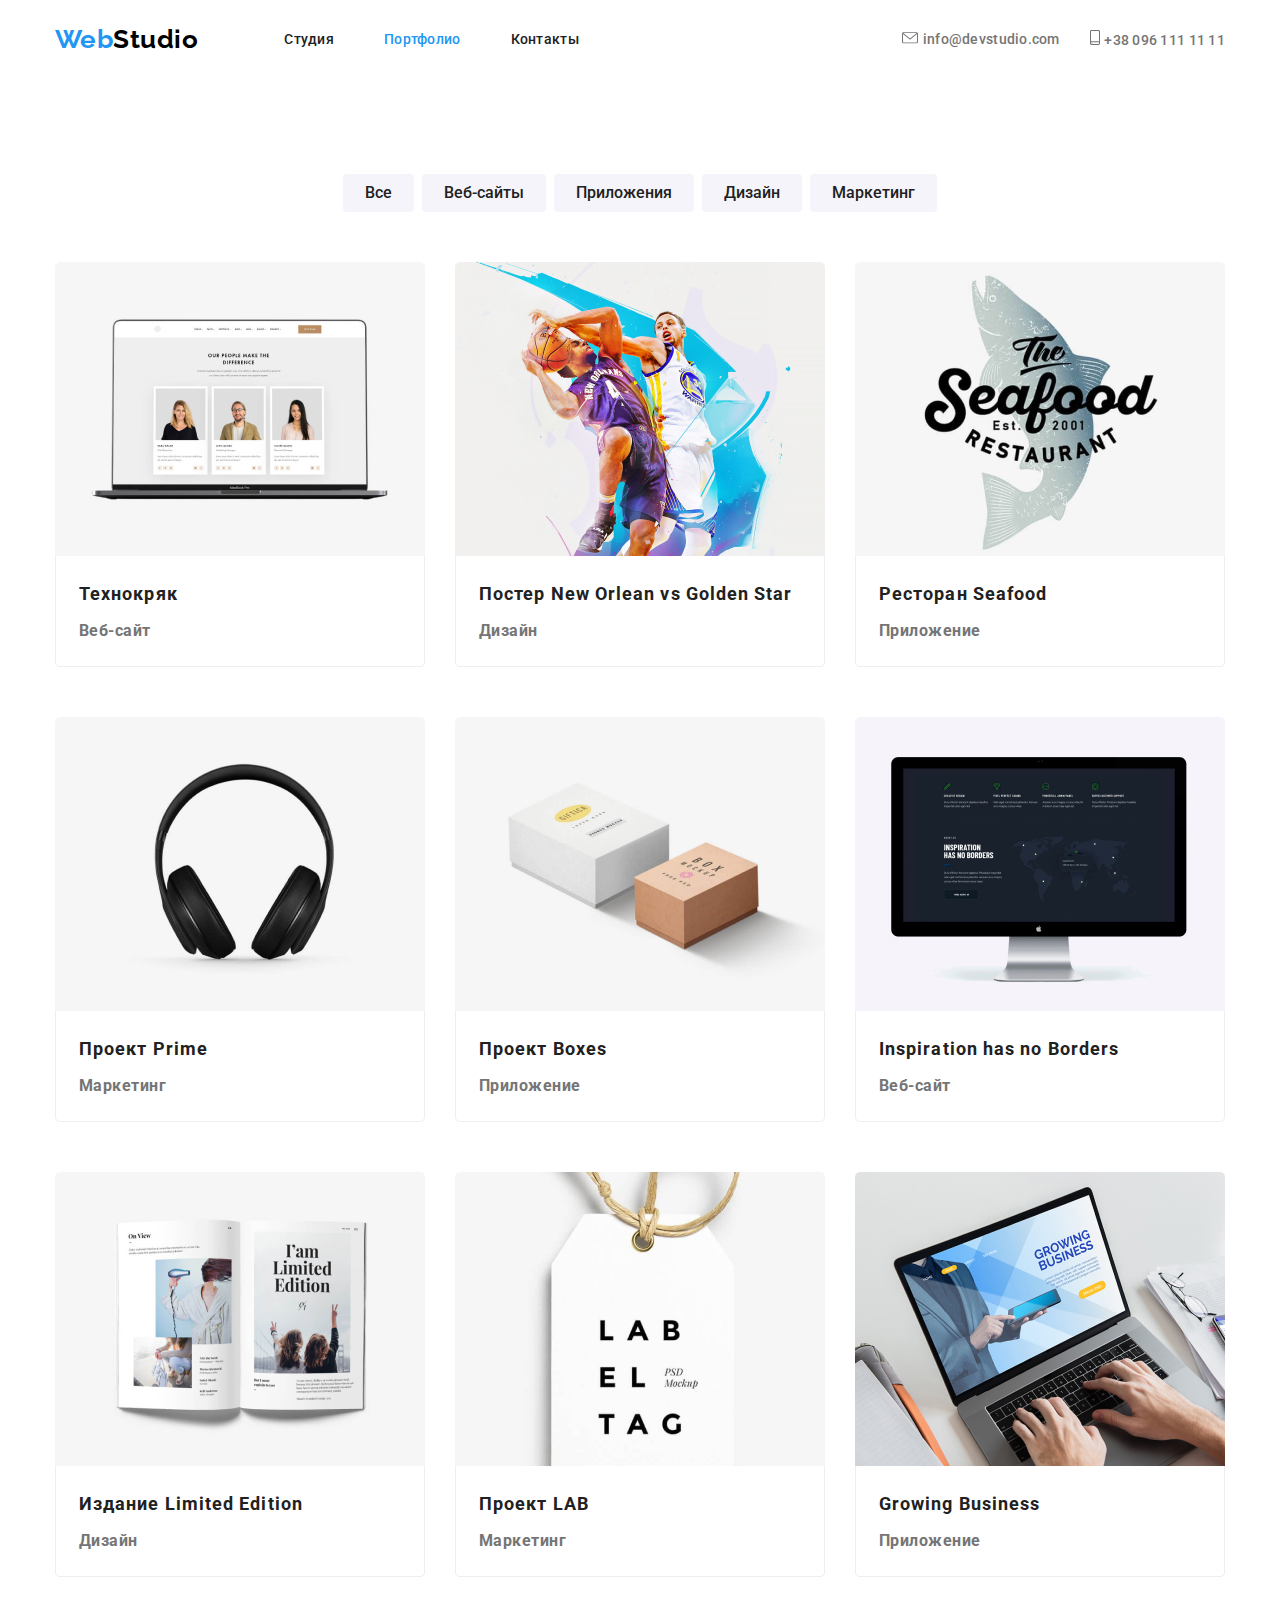
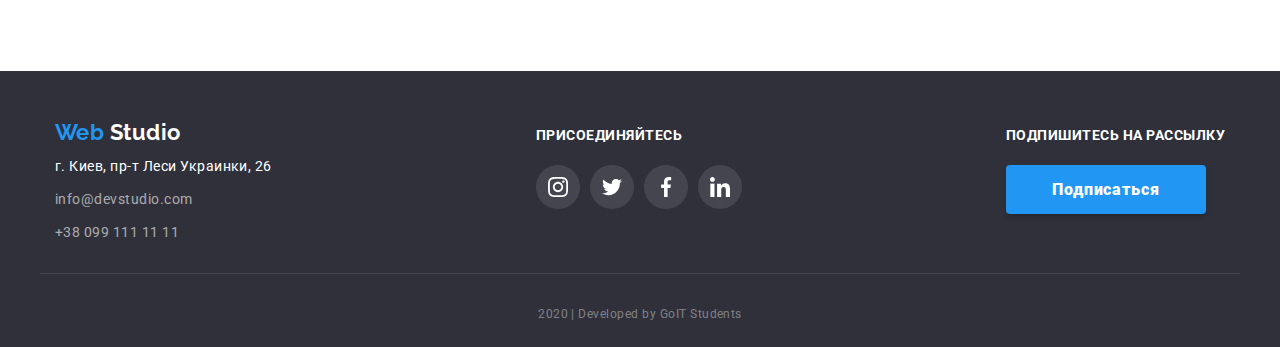
==== commit d5fba607: "изменил футер" ====
--- a/portfolio.html
+++ b/portfolio.html
@@ -58,9 +58,8 @@
     <!-- кнопки -->
     <main>
       <section class="btn">
-        <!-- Заголовок который уберется в дальнейшем-->
         <div class="container menu">
-          <h1 class="btn-title">Наши работы</h1>
+          <h1 class="visually-hidden">Наши работы</h1>
           <div class="filtr">
             <ul class="list filtr">
               <li class="item">
@@ -108,7 +107,7 @@
             </li>
 
             <li class="group item">
-              <a href="#" class="groop-link">
+              <a href="#" class="group-link">
                 <img
                   class="card-images"
                   src="./images/img-2.jpg"
@@ -272,13 +271,12 @@
     </main>
 
     <!-- футер -->
-
     <footer>
-      <div class="box-text container">
-        <div class="box-adres">
+      <div class="box-footer container">
+        <div class="adress-footer">
           <div class="logo-title">
-            <a href="./index.html" class="second-logo"
-              ><span>Web</span>Studio</a
+            <a href="./index.html" class="logo-footer"
+              ><span>Web </span>Studio</a
             >
           </div>
           <address class="contacts">
@@ -302,8 +300,8 @@
 
         <div class="box social">
           <b class="social-text">присоединяйтесь</b>
-          <ul class="network list">
-            <li>
+          <ul class="social list">
+            <li class="item">
               <a
                 href="https://www.instagram.com/"
                 aria-label="ссылка на инстаграм"
@@ -311,12 +309,12 @@
                 <img src="./images/Ellipse1.svg" alt="лого инстаграм" />
               </a>
             </li>
-            <li>
+            <li class="item">
               <a href="https://twitter.com/" aria-label="ссылка на твитер"
                 ><img src="./images/Ellipse2.svg" alt="лого твитер" />
               </a>
             </li>
-            <li>
+            <li class="item">
               <a href="https://www.facebook.com/" aria-label="ссылка на фейсбук"
                 ><img
                   class="link"
@@ -324,7 +322,7 @@
                   alt="лого фейсбук"
               /></a>
             </li>
-            <li>
+            <li class="item">
               <a
                 href="https://www.linkedin.com/"
                 aria-label="ссылка на линкидин"
@@ -333,14 +331,13 @@
             </li>
           </ul>
         </div>
+
         <div class="box">
           <b class="button-text">Подпишитесь на рассылку</b>
           <button type="button" class="button-second">Подписаться</button>
         </div>
       </div>
-      <div class="container copyrite">
-        <p class="author">2020 | Developed by GoIT Students</p>
-      </div>
+      <p class="container copyright">2020 | Developed by GoIT Students</p>
     </footer>
   </body>
 </html>
--- a/css/styles.css
+++ b/css/styles.css
@@ -31,6 +31,17 @@
   margin: 0;
 }
 
+.visually-hidden {
+  position: absolute;
+  width: 1px;
+  height: 1px;
+  margin: -1px;
+  border: 0;
+  padding: 0;
+  clip: rect(0 0 0 0);
+  overflow: hidden;
+}
+
 /* логотип */
 
 .logo {
@@ -152,10 +163,7 @@
 .section {
   padding-top: 94px;
   padding-bottom: 94px;
-}
-
-.hidden-title {
-  display: none;
+  border-bottom: 1px solid #ececec;
 }
 
 .section .section-title {
@@ -169,7 +177,7 @@
 
 .section .section-text {
   margin-top: 0;
-  margin-bottom: 94px;
+  margin-bottom: 0;
   color: var(--secondary-text-color);
   font-size: 14px;
   line-height: 1.71;
@@ -179,11 +187,11 @@
   display: flex;
 }
 
-.section .item {
+.exampls .item {
   margin-right: 30px;
 }
 
-.section .item:last-child {
+.exampls .item:last-child {
   margin-right: 0;
 }
 
@@ -191,6 +199,11 @@
 
 .list.works {
   display: flex;
+}
+
+.exampls {
+  padding-top: 94px;
+  padding-bottom: 94px;
 }
 
 .exampls-title {
@@ -316,7 +329,7 @@
   background-color: #2f303a;
 }
 
-.second-logo {
+.logo-footer {
   display: inline-block;
   margin-bottom: 10px;
   color: var(--primary-white-color);
@@ -327,72 +340,71 @@
   line-height: 1.2;
 }
 
-.box-adres {
+.social.list {
+  display: flex;
+}
+
+.social .item {
+  margin-right: 10px;
+}
+.social .item:last-child {
+  margin-right: 0px;
+}
+
+.button-text {
+  margin-bottom: 21px;
+}
+
+.logo-footer > span {
+  color: var(--accent-color);
+}
+.box-footer {
+  display: flex;
+  align-items: baseline;
+  justify-content: space-between;
   padding-top: 48px;
   padding-bottom: 28px;
 }
 
-.network.list {
-  display: flex;
-}
-
-.box.social {
-  padding: 56px 0px;
+.contacts .contacts-text {
+  display: inline-block;
+  margin-top: 0;
+  margin-bottom: 9px;
+
+  font-style: normal;
+  font-weight: 400;
+  font-size: 14px;
+  line-height: 1.71;
+}
+
+.contacts .contacts-link {
+  display: inline-block;
+  margin-bottom: 9px;
+
+  color: rgba(255, 255, 255, 0.6);
+
+  font-style: normal;
+  text-decoration: none;
+  font-weight: 400;
+  font-size: 14px;
+  line-height: 1.71;
+}
+
+.contacts .tell-link {
+  display: inline-block;
+  color: rgba(255, 255, 255, 0.6);
+
+  font-style: normal;
+  text-decoration: none;
+  font-weight: 400;
+  font-size: 14px;
+  line-height: 1.71;
 }
 
 .social-text {
   display: block;
   margin-bottom: 21px;
-}
-.box {
-  padding-top: 56px;
-  padding-bottom: 50px;
-}
-.button-text {
-  margin-bottom: 21px;
-}
-
-.second-logo > span {
-  color: var(--accent-color);
-}
-.box-text {
-  display: flex;
-  align-items: center;
-  justify-content: space-between;
-}
-
-.contacts .contacts-text {
-  display: inline-block;
-  margin-top: 0;
-  margin-bottom: 9px;
-  font-style: normal;
-  font-weight: 400;
-  font-size: 14px;
-  line-height: 1.71;
-}
-
-.contacts .contacts-link {
-  display: inline-block;
-  margin-bottom: 9px;
-  color: rgba(255, 255, 255, 0.6);
-  font-style: normal;
-  text-decoration: none;
-  font-weight: 400;
-  font-size: 14px;
-  line-height: 1.71;
-}
-
-.contacts .tell-link {
-  display: inline-block;
-  color: rgba(255, 255, 255, 0.6);
-  font-style: normal;
-  text-decoration: none;
-  font-weight: 400;
-  font-size: 14px;
-  line-height: 1.71;
-}
-
-.social-text {
+
   font-weight: 700;
   font-size: 14px;
   line-height: 1.14;
@@ -457,10 +469,6 @@
 .container.menu {
   padding-top: 94px;
   padding-bottom: 94px;
-}
-
-.btn .btn-title {
-  display: none;
 }
 
 .btn .btn-type {
@@ -508,6 +516,10 @@
   margin-top: 50px;
 }
 
+.group-link {
+  display: block;
+}
+
 .group a {
   text-decoration: none;
 }
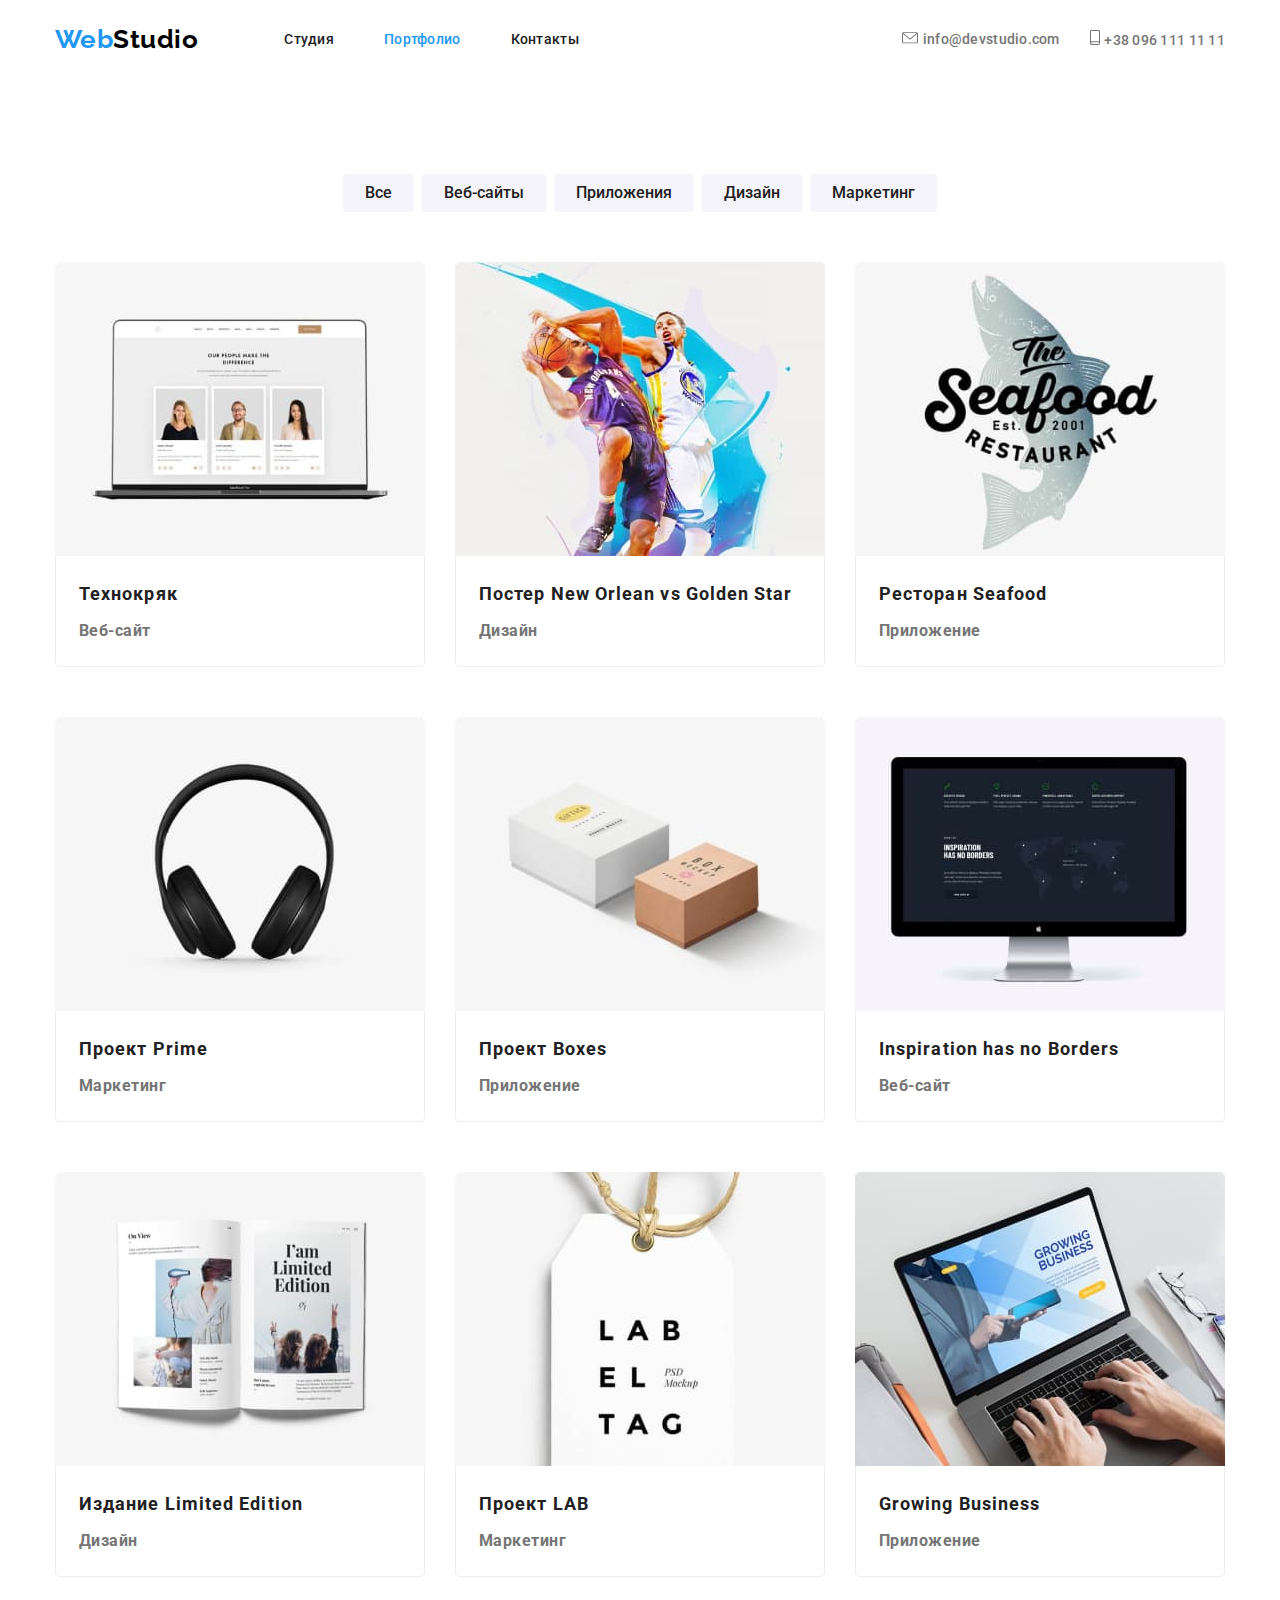
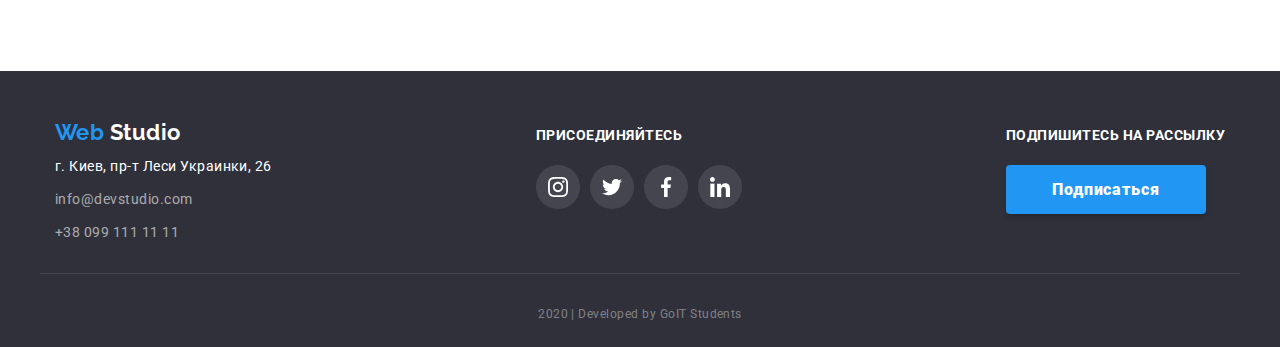
==== commit 02ae41a0: "заменил картинки на сжатые" ====
--- a/portfolio.html
+++ b/portfolio.html
@@ -57,7 +57,7 @@
 
     <!-- кнопки -->
     <main>
-      <section class="btn">
+      <section class="main-page">
         <div class="container menu">
           <h1 class="visually-hidden">Наши работы</h1>
           <div class="filtr">
@@ -298,8 +298,8 @@
           </address>
         </div>
 
-        <div class="box social">
-          <b class="social-text">присоединяйтесь</b>
+        <div class="footer-social">
+          <b class="footer-text">присоединяйтесь</b>
           <ul class="social list">
             <li class="item">
               <a
@@ -332,7 +332,7 @@
           </ul>
         </div>
 
-        <div class="box">
+        <div class="box-button">
           <b class="button-text">Подпишитесь на рассылку</b>
           <button type="button" class="button-second">Подписаться</button>
         </div>
--- a/css/styles.css
+++ b/css/styles.css
@@ -42,6 +42,10 @@
   overflow: hidden;
 }
 
+.img {
+  display: block;
+}
+
 /* логотип */
 
 .logo {
@@ -142,7 +146,7 @@
   text-transform: uppercase;
 }
 
-.button {
+.hero button {
   display: inline-block;
   min-width: 200px;
   border-radius: 4px;
@@ -158,7 +162,7 @@
   line-height: 1.87;
   letter-spacing: 0.06em;
 }
-/* section */
+/* section  преимущества*/
 
 .section {
   padding-top: 94px;
@@ -171,7 +175,7 @@
   font-size: 14px;
   line-height: 1.14;
   text-transform: uppercase;
-  margin-top: 30px;
+  margin-top: 0;
   margin-bottom: 10px;
 }
 
@@ -182,10 +186,23 @@
   font-size: 14px;
   line-height: 1.71;
 }
+.information .picture {
+  margin-bottom: 30px;
+}
 
 .list.information {
   display: flex;
 }
+
+.information .item {
+  margin-right: 30px;
+}
+
+.information .item:last-child {
+  margin-right: 0;
+}
+
+/* чем мы занимаемся (карточки товара) */
 
 .exampls .item {
   margin-right: 30px;
@@ -195,9 +212,7 @@
   margin-right: 0;
 }
 
-/* карточки товара */
-
-.list.works {
+.list.exampls-box {
   display: flex;
 }
 
@@ -234,11 +249,7 @@
   text-align: center;
 }
 
-.img {
-  display: block;
-}
-
-/* карточки работников */
+/* Наша команда (карточки работников) */
 
 .list.workers {
   display: flex;
@@ -247,6 +258,7 @@
 
 .team .item {
   margin-right: 30px;
+  overflow: hidden;
 }
 
 .team .item:last-child {
@@ -279,7 +291,7 @@
   line-height: 1.17;
   text-align: center;
 }
-.team .team-title-short {
+.team .team-name {
   margin-top: 30px;
   margin-bottom: 0;
   font-weight: 500;
@@ -287,7 +299,7 @@
   line-height: 1.19;
 }
 
-.team .team-text {
+.team .team-work {
   margin-top: 10px;
   margin-bottom: 16px;
   color: var(--secondary-text-color);
@@ -296,6 +308,8 @@
   line-height: 1.19;
 }
 
+/* Наши клиенты */
+
 .clients {
   padding-top: 94px;
   padding-bottom: 94px;
@@ -340,24 +354,30 @@
   line-height: 1.2;
 }
 
-.social.list {
-  display: flex;
-}
-
-.social .item {
-  margin-right: 10px;
-}
-.social .item:last-child {
-  margin-right: 0px;
-}
-
-.button-text {
-  margin-bottom: 21px;
-}
-
-.logo-footer > span {
-  color: var(--accent-color);
-}
+.contacts .contacts-link {
+  display: inline-block;
+  margin-bottom: 9px;
+
+  color: rgba(255, 255, 255, 0.6);
+
+  font-style: normal;
+  text-decoration: none;
+  font-weight: 400;
+  font-size: 14px;
+  line-height: 1.71;
+}
+
+.contacts .tell-link {
+  display: inline-block;
+  color: rgba(255, 255, 255, 0.6);
+
+  font-style: normal;
+  text-decoration: none;
+  font-weight: 400;
+  font-size: 14px;
+  line-height: 1.71;
+}
+
 .box-footer {
   display: flex;
   align-items: baseline;
@@ -377,31 +397,26 @@
   line-height: 1.71;
 }
 
-.contacts .contacts-link {
-  display: inline-block;
-  margin-bottom: 9px;
-
-  color: rgba(255, 255, 255, 0.6);
-
-  font-style: normal;
-  text-decoration: none;
-  font-weight: 400;
-  font-size: 14px;
-  line-height: 1.71;
-}
-
-.contacts .tell-link {
-  display: inline-block;
-  color: rgba(255, 255, 255, 0.6);
-
-  font-style: normal;
-  text-decoration: none;
-  font-weight: 400;
-  font-size: 14px;
-  line-height: 1.71;
-}
-
-.social-text {
+.social.list {
+  display: flex;
+}
+
+.social .item {
+  margin-right: 10px;
+}
+.social .item:last-child {
+  margin-right: 0px;
+}
+
+.button-text {
+  margin-bottom: 21px;
+}
+
+.logo-footer > span {
+  color: var(--accent-color);
+}
+
+.footer-text {
   display: block;
   margin-bottom: 21px;
 
@@ -471,7 +486,7 @@
   padding-bottom: 94px;
 }
 
-.btn .btn-type {
+.main-page .btn-type {
   text-align: center;
   padding: 6px 22px;
   border: none;
@@ -483,8 +498,8 @@
   line-height: 1.62;
 }
 
-.btn .btn-type:hover,
-.btn .btn-type:focus {
+.main-page .btn-type:hover,
+.main-page .btn-type:focus {
   color: var(--primary-white-color);
   background: var(--accent-color);
 }
